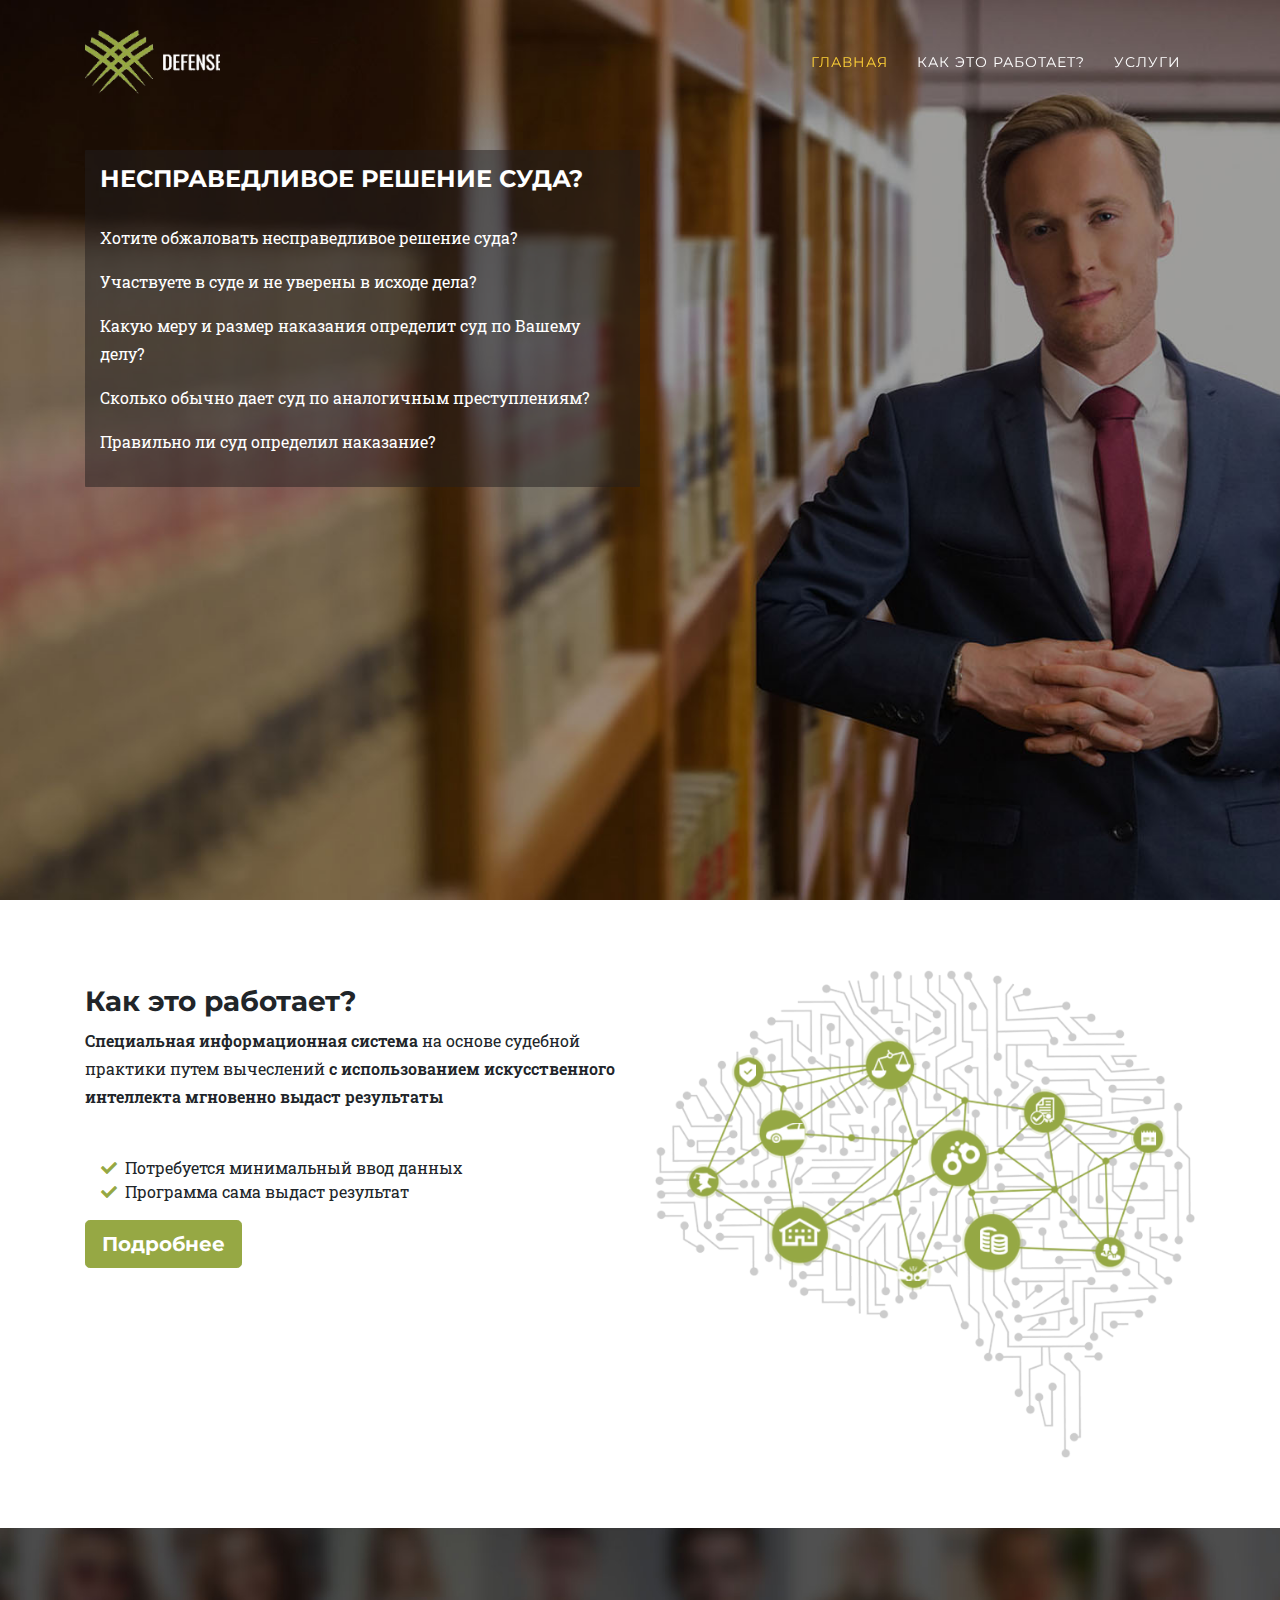
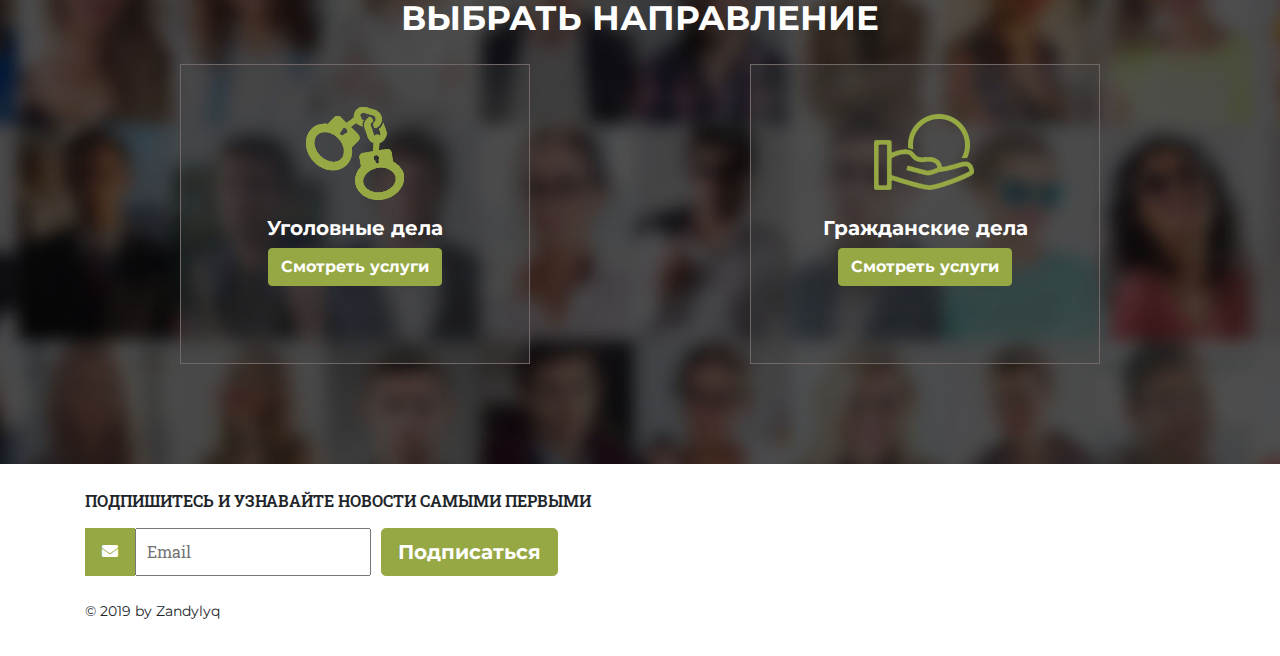
==== index.html @ b64c89a7 "civil to new (link)" ====
<!DOCTYPE html>
<html lang="en">

<head>

    <meta charset="utf-8">
    <meta name="viewport" content="width=device-width, initial-scale=1, shrink-to-fit=no">
    <meta name="description" content="">
    <meta name="author" content="">

    <title>Главная | Defense</title>

    <!-- Bootstrap core CSS -->
    <link href="vendor/bootstrap/css/bootstrap.min.css" rel="stylesheet">

    <!-- Custom fonts for this template -->
    <link href="vendor/fontawesome-free/css/all.min.css" rel="stylesheet" type="text/css">
    <link href="https://fonts.googleapis.com/css?family=Montserrat:400,700" rel="stylesheet" type="text/css">
    <link href='https://fonts.googleapis.com/css?family=Kaushan+Script' rel='stylesheet' type='text/css'>
    <link href='https://fonts.googleapis.com/css?family=Droid+Serif:400,700,400italic,700italic' rel='stylesheet'
          type='text/css'>
    <link href='https://fonts.googleapis.com/css?family=Roboto+Slab:400,100,300,700' rel='stylesheet' type='text/css'>

    <!-- Custom styles for this template -->
    <link href="css/agency.min.css" rel="stylesheet">
    <link href="css/index.css" rel="stylesheet">

    <style>

        }
    </style>

</head>

<body id="page-top">

<!-- Navigation -->
<nav class="navbar navbar-expand-lg navbar-dark fixed-top" id="mainNav">
    <div class="container">
        <a class="navbar-brand js-scroll-trigger" href="#page-top">
            <img src="img/logo.png" alt="logo" style="width: 135px;">
        </a>
        <button class="navbar-toggler navbar-toggler-right" type="button" data-toggle="collapse"
                data-target="#navbarResponsive" aria-controls="navbarResponsive" aria-expanded="false"
                aria-label="Toggle navigation">
            Меню
            <i class="fas fa-bars"></i>
        </button>
        <div class="collapse navbar-collapse" id="navbarResponsive">
            <ul class="navbar-nav text-uppercase ml-auto">
                <li class="nav-item">
                    <a class="nav-link js-scroll-trigger" href="#main">Главная</a>
                </li>
                <li class="nav-item">
                    <a class="nav-link js-scroll-trigger" href="#services">Как это работает?</a>
                </li>
                <li class="nav-item">
                    <a class="nav-link js-scroll-trigger" href="#portfolio">Услуги</a>
                </li>
            </ul>
        </div>
    </div>
</nav>

<!-- Header -->
<header class="masthead" id="main">
    <div class="container">
        <div class="intro-text">
            <div class="form col-sm-6">
                <h3>Несправедливое решение суда?</h3>
                <p>Хотите обжаловать несправедливое решение суда?</p>
                <p>Участвуете в суде и не уверены в исходе дела?</p>
                <p>Какую меру и размер наказания определит суд по Вашему делу?</p>
                <p>Сколько обычно дает суд по аналогичным преступлениям?</p>
                <p>Правильно ли суд определил наказание?</p>
<!--                <button type="button" class="btn btn-xl btn-success">Связаться</button>-->
            </div>

        </div>
    </div>
</header>

<!-- Services -->
<section class="page-section" id="services">
    <div class="container">
        <div class="row">
            <div class="col-sm-6" style="margin: 15px 0">
                <h3>Как это работает?</h3>
                <p><span class="bold">Специальная информационная система</span> на основе судебной практики путем
                    вычеслений
                    <span class="bold">с использованием искусственного интеллекта мгновенно выдаст результаты</span>
                </p>

                <ul class="fa-ul">
                    <li><span class="fa-li"><i class="fas fa-check" style="color: #96A844"></i></span>Потребуется
                        минимальный ввод данных
                    </li>
                    <li><span class="fa-li"><i class="fas fa-check" style="color: #96A844"></i></span>Программа сама
                        выдаст результат
                    </li>
                </ul>
                <button type="button" class="btn btn-lg btn-success">Подробнее</button>
            </div>
            <div class="col-sm-6">
                <img src="img/icon1.png" alt="service" style="width: 100%">
            </div>
        </div>
    </div>
</section>


<section class="background_service page-section" id="portfolio">
    <div class="container">
        <div class="row">
            <div class="col-lg-12 text-center">
                <h2 class="section-heading text-uppercase">Выбрать направление</h2>
            </div>
        </div>
        <div class="row">
            <div class="col-md-6 col-sm-6 portfolio-item">
                <a class="portfolio-link" data-toggle="modal" href="#portfolioModal1">
                    <!--<div class="portfolio-hover">
                        <div class="portfolio-hover-content">
                            <i class="fas fa-plus fa-3x"></i>
                        </div>
                    </div>-->

                </a>
                <div class="portfolio-caption">
                    <img class="img-fluid imgsize" src="img/33.png" alt="">
                    <h5>Уголовные дела</h5>
<!--                    <button  type="button" class="btn btn-md btn-success">Смотреть услуги</button>-->
                    <a href="http://new.zandylyq.kz/" class="btn btn-md btn-success">Смотреть услуги</a>
                </div>
            </div>
            <div class="col-md-6 col-sm-6 portfolio-item">
                <a class="portfolio-link" data-toggle="modal" href="#portfolioModal2">
                    <!--<div class="portfolio-hover">
                        <div class="portfolio-hover-content">
                            <i class="fas fa-plus fa-3x"></i>
                        </div>
                    </div>
                    <img class="img-fluid" src="img/portfolio/02-thumbnail.jpg" alt="">-->
                </a>
                <div class="portfolio-caption">
                    <img class="img-fluid imgsize" src="img/44.png" alt="icon">
                    <h5>Гражданские дела</h5>
                    <a href="http://civil.zandylyq.kz/" class="btn btn-md btn-success">Смотреть услуги</a>
                </div>
            </div>
        </div>
    </div>
</section>


<!--<section class="page-section" id="about">
    <div class="container">
        <div class="row">
            <div class="col-lg-12 text-center">
                <h2 class="section-heading text-uppercase">About</h2>
                <h3 class="section-subheading text-muted">Lorem ipsum dolor sit amet consectetur.</h3>
            </div>
        </div>
        <div class="row">
            <div class="col-lg-12">
                <ul class="timeline">
                    <li>
                        <div class="timeline-image">
                            <img class="rounded-circle img-fluid" src="img/about/1.jpg" alt="">
                        </div>
                        <div class="timeline-panel">
                            <div class="timeline-heading">
                                <h4>2009-2011</h4>
                                <h4 class="subheading">Our Humble Beginnings</h4>
                            </div>
                            <div class="timeline-body">
                                <p class="text-muted">Lorem ipsum dolor sit amet, consectetur adipisicing elit. Sunt ut
                                    voluptatum eius sapiente, totam reiciendis temporibus qui quibusdam, recusandae sit
                                    vero unde, sed, incidunt et ea quo dolore laudantium consectetur!</p>
                            </div>
                        </div>
                    </li>
                    <li class="timeline-inverted">
                        <div class="timeline-image">
                            <img class="rounded-circle img-fluid" src="img/about/2.jpg" alt="">
                        </div>
                        <div class="timeline-panel">
                            <div class="timeline-heading">
                                <h4>March 2011</h4>
                                <h4 class="subheading">An Agency is Born</h4>
                            </div>
                            <div class="timeline-body">
                                <p class="text-muted">Lorem ipsum dolor sit amet, consectetur adipisicing elit. Sunt ut
                                    voluptatum eius sapiente, totam reiciendis temporibus qui quibusdam, recusandae sit
                                    vero unde, sed, incidunt et ea quo dolore laudantium consectetur!</p>
                            </div>
                        </div>
                    </li>
                    <li>
                        <div class="timeline-image">
                            <img class="rounded-circle img-fluid" src="img/about/3.jpg" alt="">
                        </div>
                        <div class="timeline-panel">
                            <div class="timeline-heading">
                                <h4>December 2012</h4>
                                <h4 class="subheading">Transition to Full Service</h4>
                            </div>
                            <div class="timeline-body">
                                <p class="text-muted">Lorem ipsum dolor sit amet, consectetur adipisicing elit. Sunt ut
                                    voluptatum eius sapiente, totam reiciendis temporibus qui quibusdam, recusandae sit
                                    vero unde, sed, incidunt et ea quo dolore laudantium consectetur!</p>
                            </div>
                        </div>
                    </li>
                    <li class="timeline-inverted">
                        <div class="timeline-image">
                            <img class="rounded-circle img-fluid" src="img/about/4.jpg" alt="">
                        </div>
                        <div class="timeline-panel">
                            <div class="timeline-heading">
                                <h4>July 2014</h4>
                                <h4 class="subheading">Phase Two Expansion</h4>
                            </div>
                            <div class="timeline-body">
                                <p class="text-muted">Lorem ipsum dolor sit amet, consectetur adipisicing elit. Sunt ut
                                    voluptatum eius sapiente, totam reiciendis temporibus qui quibusdam, recusandae sit
                                    vero unde, sed, incidunt et ea quo dolore laudantium consectetur!</p>
                            </div>
                        </div>
                    </li>
                    <li class="timeline-inverted">
                        <div class="timeline-image">
                            <h4>Be Part
                                <br>Of Our
                                <br>Story!</h4>
                        </div>
                    </li>
                </ul>
            </div>
        </div>
    </div>
</section>


<section class="bg-light page-section" id="team">
    <div class="container">
        <div class="row">
            <div class="col-lg-12 text-center">
                <h2 class="section-heading text-uppercase">Our Amazing Team</h2>
                <h3 class="section-subheading text-muted">Lorem ipsum dolor sit amet consectetur.</h3>
            </div>
        </div>
        <div class="row">
            <div class="col-sm-4">
                <div class="team-member">
                    <img class="mx-auto rounded-circle" src="img/team/1.jpg" alt="">
                    <h4>Kay Garland</h4>
                    <p class="text-muted">Lead Designer</p>
                    <ul class="list-inline social-buttons">
                        <li class="list-inline-item">
                            <a href="#">
                                <i class="fab fa-twitter"></i>
                            </a>
                        </li>
                        <li class="list-inline-item">
                            <a href="#">
                                <i class="fab fa-facebook-f"></i>
                            </a>
                        </li>
                        <li class="list-inline-item">
                            <a href="#">
                                <i class="fab fa-linkedin-in"></i>
                            </a>
                        </li>
                    </ul>
                </div>
            </div>
            <div class="col-sm-4">
                <div class="team-member">
                    <img class="mx-auto rounded-circle" src="img/team/2.jpg" alt="">
                    <h4>Larry Parker</h4>
                    <p class="text-muted">Lead Marketer</p>
                    <ul class="list-inline social-buttons">
                        <li class="list-inline-item">
                            <a href="#">
                                <i class="fab fa-twitter"></i>
                            </a>
                        </li>
                        <li class="list-inline-item">
                            <a href="#">
                                <i class="fab fa-facebook-f"></i>
                            </a>
                        </li>
                        <li class="list-inline-item">
                            <a href="#">
                                <i class="fab fa-linkedin-in"></i>
                            </a>
                        </li>
                    </ul>
                </div>
            </div>
            <div class="col-sm-4">
                <div class="team-member">
                    <img class="mx-auto rounded-circle" src="img/team/3.jpg" alt="">
                    <h4>Diana Pertersen</h4>
                    <p class="text-muted">Lead Developer</p>
                    <ul class="list-inline social-buttons">
                        <li class="list-inline-item">
                            <a href="#">
                                <i class="fab fa-twitter"></i>
                            </a>
                        </li>
                        <li class="list-inline-item">
                            <a href="#">
                                <i class="fab fa-facebook-f"></i>
                            </a>
                        </li>
                        <li class="list-inline-item">
                            <a href="#">
                                <i class="fab fa-linkedin-in"></i>
                            </a>
                        </li>
                    </ul>
                </div>
            </div>
        </div>
        <div class="row">
            <div class="col-lg-8 mx-auto text-center">
                <p class="large text-muted">Lorem ipsum dolor sit amet, consectetur adipisicing elit. Aut eaque,
                    laboriosam veritatis, quos non quis ad perspiciatis, totam corporis ea, alias ut unde.</p>
            </div>
        </div>
    </div>
</section>


<section class="py-5">
    <div class="container">
        <div class="row">
            <div class="col-md-3 col-sm-6">
                <a href="#">
                    <img class="img-fluid d-block mx-auto" src="img/logos/envato.jpg" alt="">
                </a>
            </div>
            <div class="col-md-3 col-sm-6">
                <a href="#">
                    <img class="img-fluid d-block mx-auto" src="img/logos/designmodo.jpg" alt="">
                </a>
            </div>
            <div class="col-md-3 col-sm-6">
                <a href="#">
                    <img class="img-fluid d-block mx-auto" src="img/logos/themeforest.jpg" alt="">
                </a>
            </div>
            <div class="col-md-3 col-sm-6">
                <a href="#">
                    <img class="img-fluid d-block mx-auto" src="img/logos/creative-market.jpg" alt="">
                </a>
            </div>
        </div>
    </div>
</section>


<section class="page-section" id="contact">
    <div class="container">
        <div class="row">
            <div class="col-lg-12 text-center">
                <h2 class="section-heading text-uppercase">Contact Us</h2>
                <h3 class="section-subheading text-muted">Lorem ipsum dolor sit amet consectetur.</h3>
            </div>
        </div>
        <div class="row">
            <div class="col-lg-12">
                <form id="contactForm" name="sentMessage" novalidate="novalidate">
                    <div class="row">
                        <div class="col-md-6">
                            <div class="form-group">
                                <input class="form-control" id="name" type="text" placeholder="Your Name *"
                                       required="required" data-validation-required-message="Please enter your name.">
                                <p class="help-block text-danger"></p>
                            </div>
                            <div class="form-group">
                                <input class="form-control" id="email" type="email" placeholder="Your Email *"
                                       required="required"
                                       data-validation-required-message="Please enter your email address.">
                                <p class="help-block text-danger"></p>
                            </div>
                            <div class="form-group">
                                <input class="form-control" id="phone" type="tel" placeholder="Your Phone *"
                                       required="required"
                                       data-validation-required-message="Please enter your phone number.">
                                <p class="help-block text-danger"></p>
                            </div>
                        </div>
                        <div class="col-md-6">
                            <div class="form-group">
                                <textarea class="form-control" id="message" placeholder="Your Message *"
                                          required="required"
                                          data-validation-required-message="Please enter a message."></textarea>
                                <p class="help-block text-danger"></p>
                            </div>
                        </div>
                        <div class="clearfix"></div>
                        <div class="col-lg-12 text-center">
                            <div id="success"></div>
                            <button id="sendMessageButton" class="btn btn-primary btn-xl text-uppercase" type="submit">
                                Send Message
                            </button>
                        </div>
                    </div>
                </form>
            </div>
        </div>
    </div>
</section>-->


<footer class="footer">
    <div class="container">
        <div class="row align-items-center">
            <div class="col-md-12 text-left">
                <span class="follow">Подпишитесь и узнавайте новости самыми первыми</span><br>
            </div>
            <br>
            <div class="col-md-auto text-left">
                <div class="input-container">
                    <i class="fa fa-envelope icon"></i>
                    <input class="input-field" type="text" placeholder="Email" name="email">  <button style="margin: 0 10px" type="button" class="btn btn-lg btn-md btn-success">Подписаться</button>
                </div>
            </div>
            <br>
            <div class="col-md-12 text-left">
                <span class="copyright">&copy; 2019 by Zandylyq</span>
            </div>
        </div>
    </div>
</footer>

<!-- Portfolio Modals -->

<!-- Modal 1 -->
<div class="portfolio-modal modal fade" id="portfolioModal1" tabindex="-1" role="dialog" aria-hidden="true">
    <div class="modal-dialog">
        <div class="modal-content">
            <div class="close-modal" data-dismiss="modal">
                <div class="lr">
                    <div class="rl"></div>
                </div>
            </div>
            <div class="container">
                <div class="row">
                    <div class="col-lg-8 mx-auto">
                        <div class="modal-body">
                            <!-- Project Details Go Here -->
                            <h2 class="text-uppercase">Project Name</h2>
                            <p class="item-intro text-muted">Lorem ipsum dolor sit amet consectetur.</p>
                            <img class="img-fluid d-block mx-auto" src="img/portfolio/01-full.jpg" alt="">
                            <p>Use this area to describe your project. Lorem ipsum dolor sit amet, consectetur
                                adipisicing elit. Est blanditiis dolorem culpa incidunt minus dignissimos deserunt
                                repellat aperiam quasi sunt officia expedita beatae cupiditate, maiores repudiandae,
                                nostrum, reiciendis facere nemo!</p>
                            <ul class="list-inline">
                                <li>Date: January 2017</li>
                                <li>Client: Threads</li>
                                <li>Category: Illustration</li>
                            </ul>
                            <button class="btn btn-primary" data-dismiss="modal" type="button">
                                <i class="fas fa-times"></i>
                                Close Project
                            </button>
                        </div>
                    </div>
                </div>
            </div>
        </div>
    </div>
</div>

<!-- Modal 2 -->
<div class="portfolio-modal modal fade" id="portfolioModal2" tabindex="-1" role="dialog" aria-hidden="true">
    <div class="modal-dialog">
        <div class="modal-content">
            <div class="close-modal" data-dismiss="modal">
                <div class="lr">
                    <div class="rl"></div>
                </div>
            </div>
            <div class="container">
                <div class="row">
                    <div class="col-lg-8 mx-auto">
                        <div class="modal-body">
                            <!-- Project Details Go Here -->
                            <h2 class="text-uppercase">Project Name</h2>
                            <p class="item-intro text-muted">Lorem ipsum dolor sit amet consectetur.</p>
                            <img class="img-fluid d-block mx-auto" src="img/portfolio/02-full.jpg" alt="">
                            <p>Use this area to describe your project. Lorem ipsum dolor sit amet, consectetur
                                adipisicing elit. Est blanditiis dolorem culpa incidunt minus dignissimos deserunt
                                repellat aperiam quasi sunt officia expedita beatae cupiditate, maiores repudiandae,
                                nostrum, reiciendis facere nemo!</p>
                            <ul class="list-inline">
                                <li>Date: January 2017</li>
                                <li>Client: Explore</li>
                                <li>Category: Graphic Design</li>
                            </ul>
                            <button class="btn btn-primary" data-dismiss="modal" type="button">
                                <i class="fas fa-times"></i>
                                Close Project
                            </button>
                        </div>
                    </div>
                </div>
            </div>
        </div>
    </div>
</div>

<!--<script src="//code.jivosite.com/widget.js" jv-id="mxKjBrcPSC" async></script>-->
<!-- Bootstrap core JavaScript -->
<script src="vendor/jquery/jquery.min.js"></script>
<script src="vendor/bootstrap/js/bootstrap.bundle.min.js"></script>

<!-- Plugin JavaScript -->
<script src="vendor/jquery-easing/jquery.easing.min.js"></script>

<!-- Contact form JavaScript -->
<script src="js/jqBootstrapValidation.js"></script>
<script src="js/contact_me.js"></script>

<!-- Custom scripts for this template -->
<script src="js/agency.min.js"></script>

</body>

</html>
---- css/agency.min.css ----
/*!
 * Start Bootstrap - Agency v5.2.1 (https://startbootstrap.com/template-overviews/agency)
 * Copyright 2013-2019 Start Bootstrap
 * Licensed under MIT (https://github.com/BlackrockDigital/startbootstrap-agency/blob/master/LICENSE)
 */
body {
    overflow-x: hidden;
    font-family: 'Roboto Slab', -apple-system, BlinkMacSystemFont, 'Segoe UI', Roboto, 'Helvetica Neue', Arial, sans-serif, 'Apple Color Emoji', 'Segoe UI Emoji', 'Segoe UI Symbol', 'Noto Color Emoji'
}

p {
    line-height: 1.75
}

a {
    color: #fed136
}

a:hover {
    color: #fec503
}

.text-primary {
    color: #fed136 !important
}

h1, h2, h3, h4, h5, h6 {
    font-weight: 700;
    font-family: Montserrat, -apple-system, BlinkMacSystemFont, 'Segoe UI', Roboto, 'Helvetica Neue', Arial, sans-serif, 'Apple Color Emoji', 'Segoe UI Emoji', 'Segoe UI Symbol', 'Noto Color Emoji'
}

.page-section {
    padding: 70px 0
}



.page-section h3.section-subheading {
    font-size: 16px;
    font-weight: 400;
    font-style: italic;
    margin-bottom: 75px;
    text-transform: none;
    font-family: 'Droid Serif', -apple-system, BlinkMacSystemFont, 'Segoe UI', Roboto, 'Helvetica Neue', Arial, sans-serif, 'Apple Color Emoji', 'Segoe UI Emoji', 'Segoe UI Symbol', 'Noto Color Emoji'
}

@media (min-width: 768px) {
    section {
        padding: 150px 0
    }
}

::-moz-selection {
    background: #fed136;
    text-shadow: none
}

::selection {
    background: #fed136;
    text-shadow: none
}

img::-moz-selection {
    background: 0 0
}

img::selection {
    background: 0 0
}

img::-moz-selection {
    background: 0 0
}

.btn {
    font-family: Montserrat, -apple-system, BlinkMacSystemFont, 'Segoe UI', Roboto, 'Helvetica Neue', Arial, sans-serif, 'Apple Color Emoji', 'Segoe UI Emoji', 'Segoe UI Symbol', 'Noto Color Emoji';
    font-weight: 700
}

.btn-xl {
    font-size: 18px;
    padding: 20px 40px
}

.btn-primary {
    background-color: #fed136;
    border-color: #fed136
}

.btn-primary:active, .btn-primary:focus, .btn-primary:hover {
    background-color: #fec810 !important;
    border-color: #fec810 !important;
    color: #fff
}

.btn-primary:active, .btn-primary:focus {
    -webkit-box-shadow: 0 0 0 .2rem rgba(254, 209, 55, .5) !important;
    box-shadow: 0 0 0 .2rem rgba(254, 209, 55, .5) !important
}

#mainNav {
    background-color: #212529
}

#mainNav .navbar-toggler {
    font-size: 12px;
    right: 0;
    padding: 13px;
    text-transform: uppercase;
    color: #fff;
    border: 0;
    background-color: #fed136;
    font-family: Montserrat, -apple-system, BlinkMacSystemFont, 'Segoe UI', Roboto, 'Helvetica Neue', Arial, sans-serif, 'Apple Color Emoji', 'Segoe UI Emoji', 'Segoe UI Symbol', 'Noto Color Emoji'
}

#mainNav .navbar-brand {
    color: #fed136;
    font-family: 'Kaushan Script', -apple-system, BlinkMacSystemFont, 'Segoe UI', Roboto, 'Helvetica Neue', Arial, sans-serif, 'Apple Color Emoji', 'Segoe UI Emoji', 'Segoe UI Symbol', 'Noto Color Emoji'
}

#mainNav .navbar-brand.active, #mainNav .navbar-brand:active, #mainNav .navbar-brand:focus, #mainNav .navbar-brand:hover {
    color: #fec503
}

#mainNav .navbar-nav .nav-item .nav-link {
    font-size: 90%;
    font-weight: 400;
    padding: .75em 0;
    letter-spacing: 1px;
    color: #fff;
    font-family: Montserrat, -apple-system, BlinkMacSystemFont, 'Segoe UI', Roboto, 'Helvetica Neue', Arial, sans-serif, 'Apple Color Emoji', 'Segoe UI Emoji', 'Segoe UI Symbol', 'Noto Color Emoji'
}

#mainNav .navbar-nav .nav-item .nav-link.active, #mainNav .navbar-nav .nav-item .nav-link:hover {
    color: #fed136
}

@media (min-width: 992px) {
    #mainNav {
        padding-top: 25px;
        padding-bottom: 25px;
        -webkit-transition: padding-top .3s, padding-bottom .3s;
        transition: padding-top .3s, padding-bottom .3s;
        border: none;
        background-color: transparent
    }

    #mainNav .navbar-brand {
        font-size: 1.75em;
        -webkit-transition: all .3s;
        transition: all .3s
    }

    #mainNav .navbar-nav .nav-item .nav-link {
        padding: 1.1em 1em !important
    }

    #mainNav.navbar-shrink {
        padding-top: 0;
        padding-bottom: 0;
        background-color: #212529
    }

    #mainNav.navbar-shrink .navbar-brand {
        font-size: 1.25em;
        padding: 12px 0
    }
}



header.masthead .intro-text {
    padding-top: 150px;
    padding-bottom: 100px
}

header.masthead .intro-text .intro-lead-in {
    font-size: 22px;
    font-style: italic;
    line-height: 22px;
    margin-bottom: 25px;
    font-family: 'Droid Serif', -apple-system, BlinkMacSystemFont, 'Segoe UI', Roboto, 'Helvetica Neue', Arial, sans-serif, 'Apple Color Emoji', 'Segoe UI Emoji', 'Segoe UI Symbol', 'Noto Color Emoji'
}

header.masthead .intro-text .intro-heading {
    font-size: 50px;
    font-weight: 700;
    line-height: 50px;
    margin-bottom: 25px;
    font-family: Montserrat, -apple-system, BlinkMacSystemFont, 'Segoe UI', Roboto, 'Helvetica Neue', Arial, sans-serif, 'Apple Color Emoji', 'Segoe UI Emoji', 'Segoe UI Symbol', 'Noto Color Emoji'
}

@media (min-width: 768px) {
    header.masthead .intro-text {
        /*padding-top: 200px;*/
        /*padding-bottom: 200px*/
    }

    header.masthead .intro-text .intro-lead-in {
        font-size: 40px;
        font-style: italic;
        line-height: 40px;
        margin-bottom: 25px;
        font-family: 'Droid Serif', -apple-system, BlinkMacSystemFont, 'Segoe UI', Roboto, 'Helvetica Neue', Arial, sans-serif, 'Apple Color Emoji', 'Segoe UI Emoji', 'Segoe UI Symbol', 'Noto Color Emoji'
    }

    header.masthead .intro-text .intro-heading {
        font-size: 75px;
        font-weight: 700;
        line-height: 75px;
        margin-bottom: 50px;
        font-family: Montserrat, -apple-system, BlinkMacSystemFont, 'Segoe UI', Roboto, 'Helvetica Neue', Arial, sans-serif, 'Apple Color Emoji', 'Segoe UI Emoji', 'Segoe UI Symbol', 'Noto Color Emoji'
    }
}

.service-heading {
    margin: 15px 0;
    text-transform: none
}

#portfolio .portfolio-item {
    right: 0;
    margin: 0 0 15px
}

#portfolio .portfolio-item .portfolio-link {
    position: relative;
    display: block;
    max-width: 400px;
    margin: 0 auto;
    cursor: pointer
}

#portfolio .portfolio-item .portfolio-link .portfolio-hover {
    position: absolute;
    width: 100%;
    height: 100%;
    -webkit-transition: all ease .5s;
    transition: all ease .5s;
    opacity: 0;
    background: rgba(254, 209, 54, .9)
}

#portfolio .portfolio-item .portfolio-link .portfolio-hover:hover {
    opacity: 1
}

#portfolio .portfolio-item .portfolio-link .portfolio-hover .portfolio-hover-content {
    font-size: 20px;
    position: absolute;
    top: 50%;
    width: 100%;
    height: 20px;
    margin-top: -12px;
    text-align: center;
    color: #fff
}

#portfolio .portfolio-item .portfolio-link .portfolio-hover .portfolio-hover-content i {
    margin-top: -12px
}

#portfolio .portfolio-item .portfolio-link .portfolio-hover .portfolio-hover-content h3, #portfolio .portfolio-item .portfolio-link .portfolio-hover .portfolio-hover-content h4 {
    margin: 0
}



#portfolio .portfolio-item .portfolio-caption h4 {
    margin: 6px 0;
    text-transform: none
}

#portfolio .portfolio-item .portfolio-caption p {
    font-size: 16px;
    font-style: italic;
    margin: 0;
    font-family: 'Droid Serif', -apple-system, BlinkMacSystemFont, 'Segoe UI', Roboto, 'Helvetica Neue', Arial, sans-serif, 'Apple Color Emoji', 'Segoe UI Emoji', 'Segoe UI Symbol', 'Noto Color Emoji'
}

#portfolio * {
    z-index: 2
}

@media (min-width: 767px) {
    #portfolio .portfolio-item {
        margin: 0 0 30px
    }
}

.portfolio-modal .modal-dialog {
    margin: 1rem;
    max-width: 100vw
}

.portfolio-modal .modal-content {
    padding: 100px 0;
    text-align: center
}

.portfolio-modal .modal-content h2 {
    font-size: 3em;
    margin-bottom: 15px
}

.portfolio-modal .modal-content p {
    margin-bottom: 30px
}

.portfolio-modal .modal-content p.item-intro {
    font-size: 16px;
    font-style: italic;
    margin: 20px 0 30px;
    font-family: 'Droid Serif', -apple-system, BlinkMacSystemFont, 'Segoe UI', Roboto, 'Helvetica Neue', Arial, sans-serif, 'Apple Color Emoji', 'Segoe UI Emoji', 'Segoe UI Symbol', 'Noto Color Emoji'
}

.portfolio-modal .modal-content ul.list-inline {
    margin-top: 0;
    margin-bottom: 30px
}

.portfolio-modal .modal-content img {
    margin-bottom: 30px
}

.portfolio-modal .modal-content button {
    cursor: pointer
}

.portfolio-modal .close-modal {
    position: absolute;
    top: 25px;
    right: 25px;
    width: 75px;
    height: 75px;
    cursor: pointer;
    background-color: transparent
}

.portfolio-modal .close-modal:hover {
    opacity: .3
}

.portfolio-modal .close-modal .lr {
    z-index: 1051;
    width: 1px;
    height: 75px;
    margin-left: 35px;
    -webkit-transform: rotate(45deg);
    transform: rotate(45deg);
    background-color: #212529
}

.portfolio-modal .close-modal .lr .rl {
    z-index: 1052;
    width: 1px;
    height: 75px;
    -webkit-transform: rotate(90deg);
    transform: rotate(90deg);
    background-color: #212529
}

.timeline {
    position: relative;
    padding: 0;
    list-style: none
}

.timeline:before {
    position: absolute;
    top: 0;
    bottom: 0;
    left: 40px;
    width: 2px;
    margin-left: -1.5px;
    content: '';
    background-color: #e9ecef
}

.timeline > li {
    position: relative;
    min-height: 50px;
    margin-bottom: 50px
}

.timeline > li:after, .timeline > li:before {
    display: table;
    content: ' '
}

.timeline > li:after {
    clear: both
}

.timeline > li .timeline-panel {
    position: relative;
    float: right;
    width: 100%;
    padding: 0 20px 0 100px;
    text-align: left
}

.timeline > li .timeline-panel:before {
    right: auto;
    left: -15px;
    border-right-width: 15px;
    border-left-width: 0
}

.timeline > li .timeline-panel:after {
    right: auto;
    left: -14px;
    border-right-width: 14px;
    border-left-width: 0
}

.timeline > li .timeline-image {
    position: absolute;
    z-index: 100;
    left: 0;
    width: 80px;
    height: 80px;
    margin-left: 0;
    text-align: center;
    color: #fff;
    border: 7px solid #e9ecef;
    border-radius: 100%;
    background-color: #fed136
}

.timeline > li .timeline-image h4 {
    font-size: 10px;
    line-height: 14px;
    margin-top: 12px
}

.timeline > li.timeline-inverted > .timeline-panel {
    float: right;
    padding: 0 20px 0 100px;
    text-align: left
}

.timeline > li.timeline-inverted > .timeline-panel:before {
    right: auto;
    left: -15px;
    border-right-width: 15px;
    border-left-width: 0
}

.timeline > li.timeline-inverted > .timeline-panel:after {
    right: auto;
    left: -14px;
    border-right-width: 14px;
    border-left-width: 0
}

.timeline > li:last-child {
    margin-bottom: 0
}

.timeline .timeline-heading h4 {
    margin-top: 0;
    color: inherit
}

.timeline .timeline-heading h4.subheading {
    text-transform: none
}

.timeline .timeline-body > p, .timeline .timeline-body > ul {
    margin-bottom: 0
}

@media (min-width: 768px) {
    .timeline:before {
        left: 50%
    }

    .timeline > li {
        min-height: 100px;
        margin-bottom: 100px
    }

    .timeline > li .timeline-panel {
        float: left;
        width: 41%;
        padding: 0 20px 20px 30px;
        text-align: right
    }

    .timeline > li .timeline-image {
        left: 50%;
        width: 100px;
        height: 100px;
        margin-left: -50px
    }

    .timeline > li .timeline-image h4 {
        font-size: 13px;
        line-height: 18px;
        margin-top: 16px
    }

    .timeline > li.timeline-inverted > .timeline-panel {
        float: right;
        padding: 0 30px 20px 20px;
        text-align: left
    }
}

@media (min-width: 992px) {
    .timeline > li {
        min-height: 150px
    }

    .timeline > li .timeline-panel {
        padding: 0 20px 20px
    }

    .timeline > li .timeline-image {
        width: 150px;
        height: 150px;
        margin-left: -75px
    }

    .timeline > li .timeline-image h4 {
        font-size: 18px;
        line-height: 26px;
        margin-top: 30px
    }

    .timeline > li.timeline-inverted > .timeline-panel {
        padding: 0 20px 20px
    }
}

@media (min-width: 1200px) {
    .timeline > li {
        min-height: 170px
    }

    .timeline > li .timeline-panel {
        padding: 0 20px 20px 100px
    }

    .timeline > li .timeline-image {
        width: 170px;
        height: 170px;
        margin-left: -85px
    }

    .timeline > li .timeline-image h4 {
        margin-top: 40px
    }

    .timeline > li.timeline-inverted > .timeline-panel {
        padding: 0 100px 20px 20px
    }
}

.team-member {
    margin-bottom: 50px;
    text-align: center
}

.team-member img {
    width: 225px;
    height: 225px;
    border: 7px solid rgba(0, 0, 0, .1)
}

.team-member h4 {
    margin-top: 25px;
    margin-bottom: 0;
    text-transform: none
}

.team-member p {
    margin-top: 0
}

section#contact {
    background-color: #212529;
    background-image: url(../img/map-image.png);
    background-repeat: no-repeat;
    background-position: center
}

section#contact .section-heading {
    color: #fff
}

section#contact .form-group {
    margin-bottom: 25px
}

section#contact .form-group input, section#contact .form-group textarea {
    padding: 20px
}

section#contact .form-group input.form-control {
    height: auto
}

section#contact .form-group textarea.form-control {
    height: 248px
}

section#contact .form-control:focus {
    border-color: #fed136;
    -webkit-box-shadow: none;
    box-shadow: none
}

section#contact ::-webkit-input-placeholder {
    font-weight: 700;
    color: #ced4da;
    font-family: Montserrat, -apple-system, BlinkMacSystemFont, 'Segoe UI', Roboto, 'Helvetica Neue', Arial, sans-serif, 'Apple Color Emoji', 'Segoe UI Emoji', 'Segoe UI Symbol', 'Noto Color Emoji'
}

section#contact :-moz-placeholder {
    font-weight: 700;
    color: #ced4da;
    font-family: Montserrat, -apple-system, BlinkMacSystemFont, 'Segoe UI', Roboto, 'Helvetica Neue', Arial, sans-serif, 'Apple Color Emoji', 'Segoe UI Emoji', 'Segoe UI Symbol', 'Noto Color Emoji'
}

section#contact ::-moz-placeholder {
    font-weight: 700;
    color: #ced4da;
    font-family: Montserrat, -apple-system, BlinkMacSystemFont, 'Segoe UI', Roboto, 'Helvetica Neue', Arial, sans-serif, 'Apple Color Emoji', 'Segoe UI Emoji', 'Segoe UI Symbol', 'Noto Color Emoji'
}

section#contact :-ms-input-placeholder {
    font-weight: 700;
    color: #ced4da;
    font-family: Montserrat, -apple-system, BlinkMacSystemFont, 'Segoe UI', Roboto, 'Helvetica Neue', Arial, sans-serif, 'Apple Color Emoji', 'Segoe UI Emoji', 'Segoe UI Symbol', 'Noto Color Emoji'
}

.footer {
    padding: 25px 0;
    text-align: center
}

.footer span.copyright {
    font-size: 90%;
    line-height: 40px;
    text-transform: none;
    font-family: Montserrat, -apple-system, BlinkMacSystemFont, 'Segoe UI', Roboto, 'Helvetica Neue', Arial, sans-serif, 'Apple Color Emoji', 'Segoe UI Emoji', 'Segoe UI Symbol', 'Noto Color Emoji'
}

.footer ul.quicklinks {
    font-size: 90%;
    line-height: 40px;
    margin-bottom: 0;
    text-transform: none;
    font-family: Montserrat, -apple-system, BlinkMacSystemFont, 'Segoe UI', Roboto, 'Helvetica Neue', Arial, sans-serif, 'Apple Color Emoji', 'Segoe UI Emoji', 'Segoe UI Symbol', 'Noto Color Emoji'
}

ul.social-buttons {
    margin-bottom: 0
}

ul.social-buttons li a {
    font-size: 20px;
    line-height: 50px;
    display: block;
    width: 50px;
    height: 50px;
    -webkit-transition: all .3s;
    transition: all .3s;
    color: #fff;
    border-radius: 100%;
    outline: 0;
    background-color: #212529
}

ul.social-buttons li a:active, ul.social-buttons li a:focus, ul.social-buttons li a:hover {
    background-color: #fed136
}
---- css/index.css ----
.form{
    background: rgba(33, 30, 30, 0.5);
    min-height: auto;
    border-radius: 1px;
    padding: 15px;
    text-align: left;

}

.form h3{
    text-transform: uppercase;
    font-size: x-large;
    margin-bottom: 30px;
}

.btn-success{
    color: #fff;
    background-color: #96A844;
    border-color: #96A844;
}

.bold{
    font-weight: 600;
}

.background_service{
    /*background-image: url("../img/service_background.jpg");*/
    background-image: url("../img/bg2.jpg");
    background-repeat: no-repeat;
    background-attachment: scroll;
    background-position: center center;
    background-size: cover;

    /*-webkit-filter: blur(5px);
    -moz-filter: blur(5px);
    -o-filter: blur(5px);
    -ms-filter: blur(5px);
    filter: blur(1px);*/
}


.imgsize{
    /*width: 150px;*/
    margin: 15px 0;
}

.portfolio-caption:hover{
    /*outline: 4px solid red;*/
    /*-webkit-transform: scale(1.2);
    -ms-transform: scale(1.2);
    transform: scale(1.2);
    box-shadow: 5px 5px 3px black;*/

    box-shadow: 5px 5px 2px rgba(0, 0, 0, 0.2);
    -webkit-transform: scale(1.1);
    transform: scale(1.1);
}

.portfolio-caption h5{
    color: #fff
}


.input-container {
    display: -ms-flexbox; /* IE10 */
    display: flex;
    width: 100%;
    margin-bottom: 15px;
    margin-top: 15px;
}

.icon {
    padding: 15px;
    background: #96A844;
    color: white;
    min-width: 50px;
    text-align: center;
}

.input-field {
    width: 100%;
    padding: 10px;
    outline: none;
}

.input-field:focus {
    border: 2px solid dodgerblue;
}

.follow{
    font-weight: 600;
    text-transform: uppercase;
}

.fa-ul{
    margin-top: 45px;
}

header.masthead {
    text-align: center;
    color: #fff;
    /*background-image: url(../img/background.jpg);*/
    background-image: url(../img/bg1.jpg);
    background-repeat: no-repeat;
    background-attachment: scroll;
    background-position: center center;
    background-size: cover;
    height: 100vh;
    min-height: fit-content;
}

.page-section h2.section-heading {
    font-size: 34px;
    margin-top: 0;
    color: #ffffff;
    margin-bottom: 25px
}

#portfolio .portfolio-item .portfolio-caption {
    max-width: 350px;
    height: 300px;
    margin: 0 auto;
    padding: 25px;
    border: 1px solid #716767;
    text-align: center;
    background-color: rgba(68, 69, 70, 0.3);
}
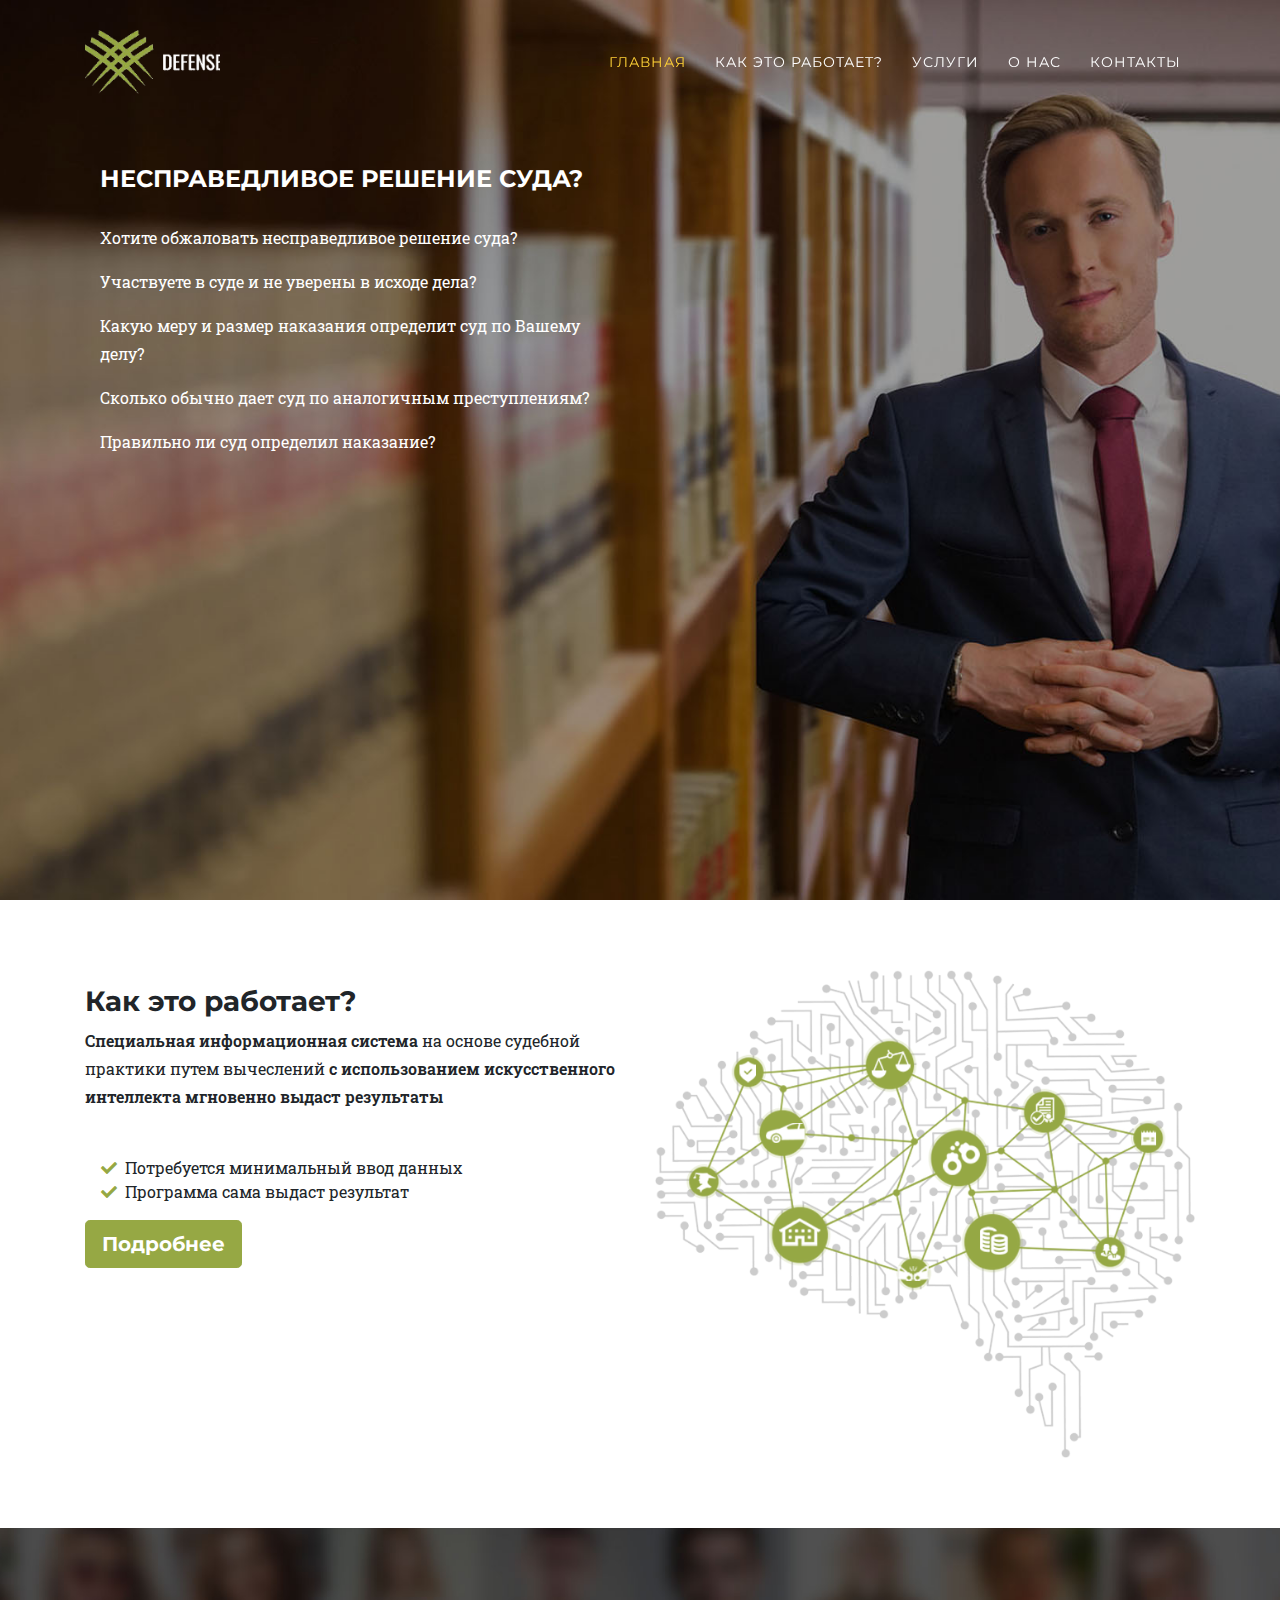
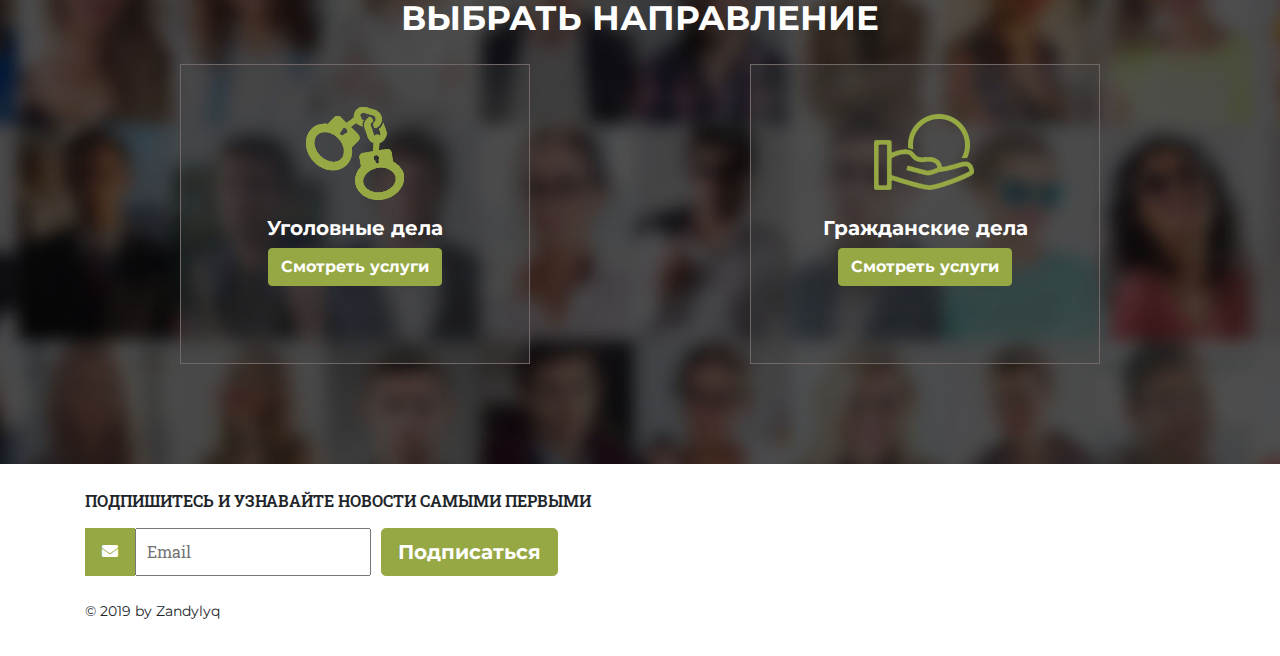
==== commit a26a664d: "страница Контакты" ====
--- a/index.html
+++ b/index.html
@@ -25,10 +25,6 @@
     <link href="css/agency.min.css" rel="stylesheet">
     <link href="css/index.css" rel="stylesheet">
 
-    <style>
-
-        }
-    </style>
 
 </head>
 
@@ -57,6 +53,15 @@
                 <li class="nav-item">
                     <a class="nav-link js-scroll-trigger" href="#portfolio">Услуги</a>
                 </li>
+
+
+                <li class="nav-item">
+                    <a class="nav-link js-scroll-trigger" href="about-us.html">О нас</a>
+                </li>
+
+                <li class="nav-item">
+                    <a class="nav-link js-scroll-trigger" href="contacts.html">Контакты</a>
+                </li>
             </ul>
         </div>
     </div>
@@ -153,267 +158,7 @@
 </section>
 
 
-<!--<section class="page-section" id="about">
-    <div class="container">
-        <div class="row">
-            <div class="col-lg-12 text-center">
-                <h2 class="section-heading text-uppercase">About</h2>
-                <h3 class="section-subheading text-muted">Lorem ipsum dolor sit amet consectetur.</h3>
-            </div>
-        </div>
-        <div class="row">
-            <div class="col-lg-12">
-                <ul class="timeline">
-                    <li>
-                        <div class="timeline-image">
-                            <img class="rounded-circle img-fluid" src="img/about/1.jpg" alt="">
-                        </div>
-                        <div class="timeline-panel">
-                            <div class="timeline-heading">
-                                <h4>2009-2011</h4>
-                                <h4 class="subheading">Our Humble Beginnings</h4>
-                            </div>
-                            <div class="timeline-body">
-                                <p class="text-muted">Lorem ipsum dolor sit amet, consectetur adipisicing elit. Sunt ut
-                                    voluptatum eius sapiente, totam reiciendis temporibus qui quibusdam, recusandae sit
-                                    vero unde, sed, incidunt et ea quo dolore laudantium consectetur!</p>
-                            </div>
-                        </div>
-                    </li>
-                    <li class="timeline-inverted">
-                        <div class="timeline-image">
-                            <img class="rounded-circle img-fluid" src="img/about/2.jpg" alt="">
-                        </div>
-                        <div class="timeline-panel">
-                            <div class="timeline-heading">
-                                <h4>March 2011</h4>
-                                <h4 class="subheading">An Agency is Born</h4>
-                            </div>
-                            <div class="timeline-body">
-                                <p class="text-muted">Lorem ipsum dolor sit amet, consectetur adipisicing elit. Sunt ut
-                                    voluptatum eius sapiente, totam reiciendis temporibus qui quibusdam, recusandae sit
-                                    vero unde, sed, incidunt et ea quo dolore laudantium consectetur!</p>
-                            </div>
-                        </div>
-                    </li>
-                    <li>
-                        <div class="timeline-image">
-                            <img class="rounded-circle img-fluid" src="img/about/3.jpg" alt="">
-                        </div>
-                        <div class="timeline-panel">
-                            <div class="timeline-heading">
-                                <h4>December 2012</h4>
-                                <h4 class="subheading">Transition to Full Service</h4>
-                            </div>
-                            <div class="timeline-body">
-                                <p class="text-muted">Lorem ipsum dolor sit amet, consectetur adipisicing elit. Sunt ut
-                                    voluptatum eius sapiente, totam reiciendis temporibus qui quibusdam, recusandae sit
-                                    vero unde, sed, incidunt et ea quo dolore laudantium consectetur!</p>
-                            </div>
-                        </div>
-                    </li>
-                    <li class="timeline-inverted">
-                        <div class="timeline-image">
-                            <img class="rounded-circle img-fluid" src="img/about/4.jpg" alt="">
-                        </div>
-                        <div class="timeline-panel">
-                            <div class="timeline-heading">
-                                <h4>July 2014</h4>
-                                <h4 class="subheading">Phase Two Expansion</h4>
-                            </div>
-                            <div class="timeline-body">
-                                <p class="text-muted">Lorem ipsum dolor sit amet, consectetur adipisicing elit. Sunt ut
-                                    voluptatum eius sapiente, totam reiciendis temporibus qui quibusdam, recusandae sit
-                                    vero unde, sed, incidunt et ea quo dolore laudantium consectetur!</p>
-                            </div>
-                        </div>
-                    </li>
-                    <li class="timeline-inverted">
-                        <div class="timeline-image">
-                            <h4>Be Part
-                                <br>Of Our
-                                <br>Story!</h4>
-                        </div>
-                    </li>
-                </ul>
-            </div>
-        </div>
-    </div>
-</section>
-
-
-<section class="bg-light page-section" id="team">
-    <div class="container">
-        <div class="row">
-            <div class="col-lg-12 text-center">
-                <h2 class="section-heading text-uppercase">Our Amazing Team</h2>
-                <h3 class="section-subheading text-muted">Lorem ipsum dolor sit amet consectetur.</h3>
-            </div>
-        </div>
-        <div class="row">
-            <div class="col-sm-4">
-                <div class="team-member">
-                    <img class="mx-auto rounded-circle" src="img/team/1.jpg" alt="">
-                    <h4>Kay Garland</h4>
-                    <p class="text-muted">Lead Designer</p>
-                    <ul class="list-inline social-buttons">
-                        <li class="list-inline-item">
-                            <a href="#">
-                                <i class="fab fa-twitter"></i>
-                            </a>
-                        </li>
-                        <li class="list-inline-item">
-                            <a href="#">
-                                <i class="fab fa-facebook-f"></i>
-                            </a>
-                        </li>
-                        <li class="list-inline-item">
-                            <a href="#">
-                                <i class="fab fa-linkedin-in"></i>
-                            </a>
-                        </li>
-                    </ul>
-                </div>
-            </div>
-            <div class="col-sm-4">
-                <div class="team-member">
-                    <img class="mx-auto rounded-circle" src="img/team/2.jpg" alt="">
-                    <h4>Larry Parker</h4>
-                    <p class="text-muted">Lead Marketer</p>
-                    <ul class="list-inline social-buttons">
-                        <li class="list-inline-item">
-                            <a href="#">
-                                <i class="fab fa-twitter"></i>
-                            </a>
-                        </li>
-                        <li class="list-inline-item">
-                            <a href="#">
-                                <i class="fab fa-facebook-f"></i>
-                            </a>
-                        </li>
-                        <li class="list-inline-item">
-                            <a href="#">
-                                <i class="fab fa-linkedin-in"></i>
-                            </a>
-                        </li>
-                    </ul>
-                </div>
-            </div>
-            <div class="col-sm-4">
-                <div class="team-member">
-                    <img class="mx-auto rounded-circle" src="img/team/3.jpg" alt="">
-                    <h4>Diana Pertersen</h4>
-                    <p class="text-muted">Lead Developer</p>
-                    <ul class="list-inline social-buttons">
-                        <li class="list-inline-item">
-                            <a href="#">
-                                <i class="fab fa-twitter"></i>
-                            </a>
-                        </li>
-                        <li class="list-inline-item">
-                            <a href="#">
-                                <i class="fab fa-facebook-f"></i>
-                            </a>
-                        </li>
-                        <li class="list-inline-item">
-                            <a href="#">
-                                <i class="fab fa-linkedin-in"></i>
-                            </a>
-                        </li>
-                    </ul>
-                </div>
-            </div>
-        </div>
-        <div class="row">
-            <div class="col-lg-8 mx-auto text-center">
-                <p class="large text-muted">Lorem ipsum dolor sit amet, consectetur adipisicing elit. Aut eaque,
-                    laboriosam veritatis, quos non quis ad perspiciatis, totam corporis ea, alias ut unde.</p>
-            </div>
-        </div>
-    </div>
-</section>
-
-
-<section class="py-5">
-    <div class="container">
-        <div class="row">
-            <div class="col-md-3 col-sm-6">
-                <a href="#">
-                    <img class="img-fluid d-block mx-auto" src="img/logos/envato.jpg" alt="">
-                </a>
-            </div>
-            <div class="col-md-3 col-sm-6">
-                <a href="#">
-                    <img class="img-fluid d-block mx-auto" src="img/logos/designmodo.jpg" alt="">
-                </a>
-            </div>
-            <div class="col-md-3 col-sm-6">
-                <a href="#">
-                    <img class="img-fluid d-block mx-auto" src="img/logos/themeforest.jpg" alt="">
-                </a>
-            </div>
-            <div class="col-md-3 col-sm-6">
-                <a href="#">
-                    <img class="img-fluid d-block mx-auto" src="img/logos/creative-market.jpg" alt="">
-                </a>
-            </div>
-        </div>
-    </div>
-</section>
-
-
-<section class="page-section" id="contact">
-    <div class="container">
-        <div class="row">
-            <div class="col-lg-12 text-center">
-                <h2 class="section-heading text-uppercase">Contact Us</h2>
-                <h3 class="section-subheading text-muted">Lorem ipsum dolor sit amet consectetur.</h3>
-            </div>
-        </div>
-        <div class="row">
-            <div class="col-lg-12">
-                <form id="contactForm" name="sentMessage" novalidate="novalidate">
-                    <div class="row">
-                        <div class="col-md-6">
-                            <div class="form-group">
-                                <input class="form-control" id="name" type="text" placeholder="Your Name *"
-                                       required="required" data-validation-required-message="Please enter your name.">
-                                <p class="help-block text-danger"></p>
-                            </div>
-                            <div class="form-group">
-                                <input class="form-control" id="email" type="email" placeholder="Your Email *"
-                                       required="required"
-                                       data-validation-required-message="Please enter your email address.">
-                                <p class="help-block text-danger"></p>
-                            </div>
-                            <div class="form-group">
-                                <input class="form-control" id="phone" type="tel" placeholder="Your Phone *"
-                                       required="required"
-                                       data-validation-required-message="Please enter your phone number.">
-                                <p class="help-block text-danger"></p>
-                            </div>
-                        </div>
-                        <div class="col-md-6">
-                            <div class="form-group">
-                                <textarea class="form-control" id="message" placeholder="Your Message *"
-                                          required="required"
-                                          data-validation-required-message="Please enter a message."></textarea>
-                                <p class="help-block text-danger"></p>
-                            </div>
-                        </div>
-                        <div class="clearfix"></div>
-                        <div class="col-lg-12 text-center">
-                            <div id="success"></div>
-                            <button id="sendMessageButton" class="btn btn-primary btn-xl text-uppercase" type="submit">
-                                Send Message
-                            </button>
-                        </div>
-                    </div>
-                </form>
-            </div>
-        </div>
-    </div>
-</section>-->
+
 
 
 <footer class="footer">
--- a/css/agency.min.css
+++ b/css/agency.min.css
@@ -579,62 +579,9 @@
     margin-top: 0
 }
 
-section#contact {
-    background-color: #212529;
-    background-image: url(../img/map-image.png);
-    background-repeat: no-repeat;
-    background-position: center
-}
-
-section#contact .section-heading {
-    color: #fff
-}
-
-section#contact .form-group {
-    margin-bottom: 25px
-}
-
-section#contact .form-group input, section#contact .form-group textarea {
-    padding: 20px
-}
-
-section#contact .form-group input.form-control {
-    height: auto
-}
-
-section#contact .form-group textarea.form-control {
-    height: 248px
-}
-
-section#contact .form-control:focus {
-    border-color: #fed136;
-    -webkit-box-shadow: none;
-    box-shadow: none
-}
-
-section#contact ::-webkit-input-placeholder {
-    font-weight: 700;
-    color: #ced4da;
-    font-family: Montserrat, -apple-system, BlinkMacSystemFont, 'Segoe UI', Roboto, 'Helvetica Neue', Arial, sans-serif, 'Apple Color Emoji', 'Segoe UI Emoji', 'Segoe UI Symbol', 'Noto Color Emoji'
-}
-
-section#contact :-moz-placeholder {
-    font-weight: 700;
-    color: #ced4da;
-    font-family: Montserrat, -apple-system, BlinkMacSystemFont, 'Segoe UI', Roboto, 'Helvetica Neue', Arial, sans-serif, 'Apple Color Emoji', 'Segoe UI Emoji', 'Segoe UI Symbol', 'Noto Color Emoji'
-}
-
-section#contact ::-moz-placeholder {
-    font-weight: 700;
-    color: #ced4da;
-    font-family: Montserrat, -apple-system, BlinkMacSystemFont, 'Segoe UI', Roboto, 'Helvetica Neue', Arial, sans-serif, 'Apple Color Emoji', 'Segoe UI Emoji', 'Segoe UI Symbol', 'Noto Color Emoji'
-}
-
-section#contact :-ms-input-placeholder {
-    font-weight: 700;
-    color: #ced4da;
-    font-family: Montserrat, -apple-system, BlinkMacSystemFont, 'Segoe UI', Roboto, 'Helvetica Neue', Arial, sans-serif, 'Apple Color Emoji', 'Segoe UI Emoji', 'Segoe UI Symbol', 'Noto Color Emoji'
-}
+
+
+
 
 .footer {
     padding: 25px 0;
@@ -676,4 +623,4 @@
 
 ul.social-buttons li a:active, ul.social-buttons li a:focus, ul.social-buttons li a:hover {
     background-color: #fed136
-}+}
--- a/css/index.css
+++ b/css/index.css
@@ -1,5 +1,5 @@
 .form{
-    background: rgba(33, 30, 30, 0.5);
+    /*background: rgba(33, 30, 30, 0.5);*/
     min-height: auto;
     border-radius: 1px;
     padding: 15px;
@@ -124,4 +124,4 @@
     border: 1px solid #716767;
     text-align: center;
     background-color: rgba(68, 69, 70, 0.3);
-}+}
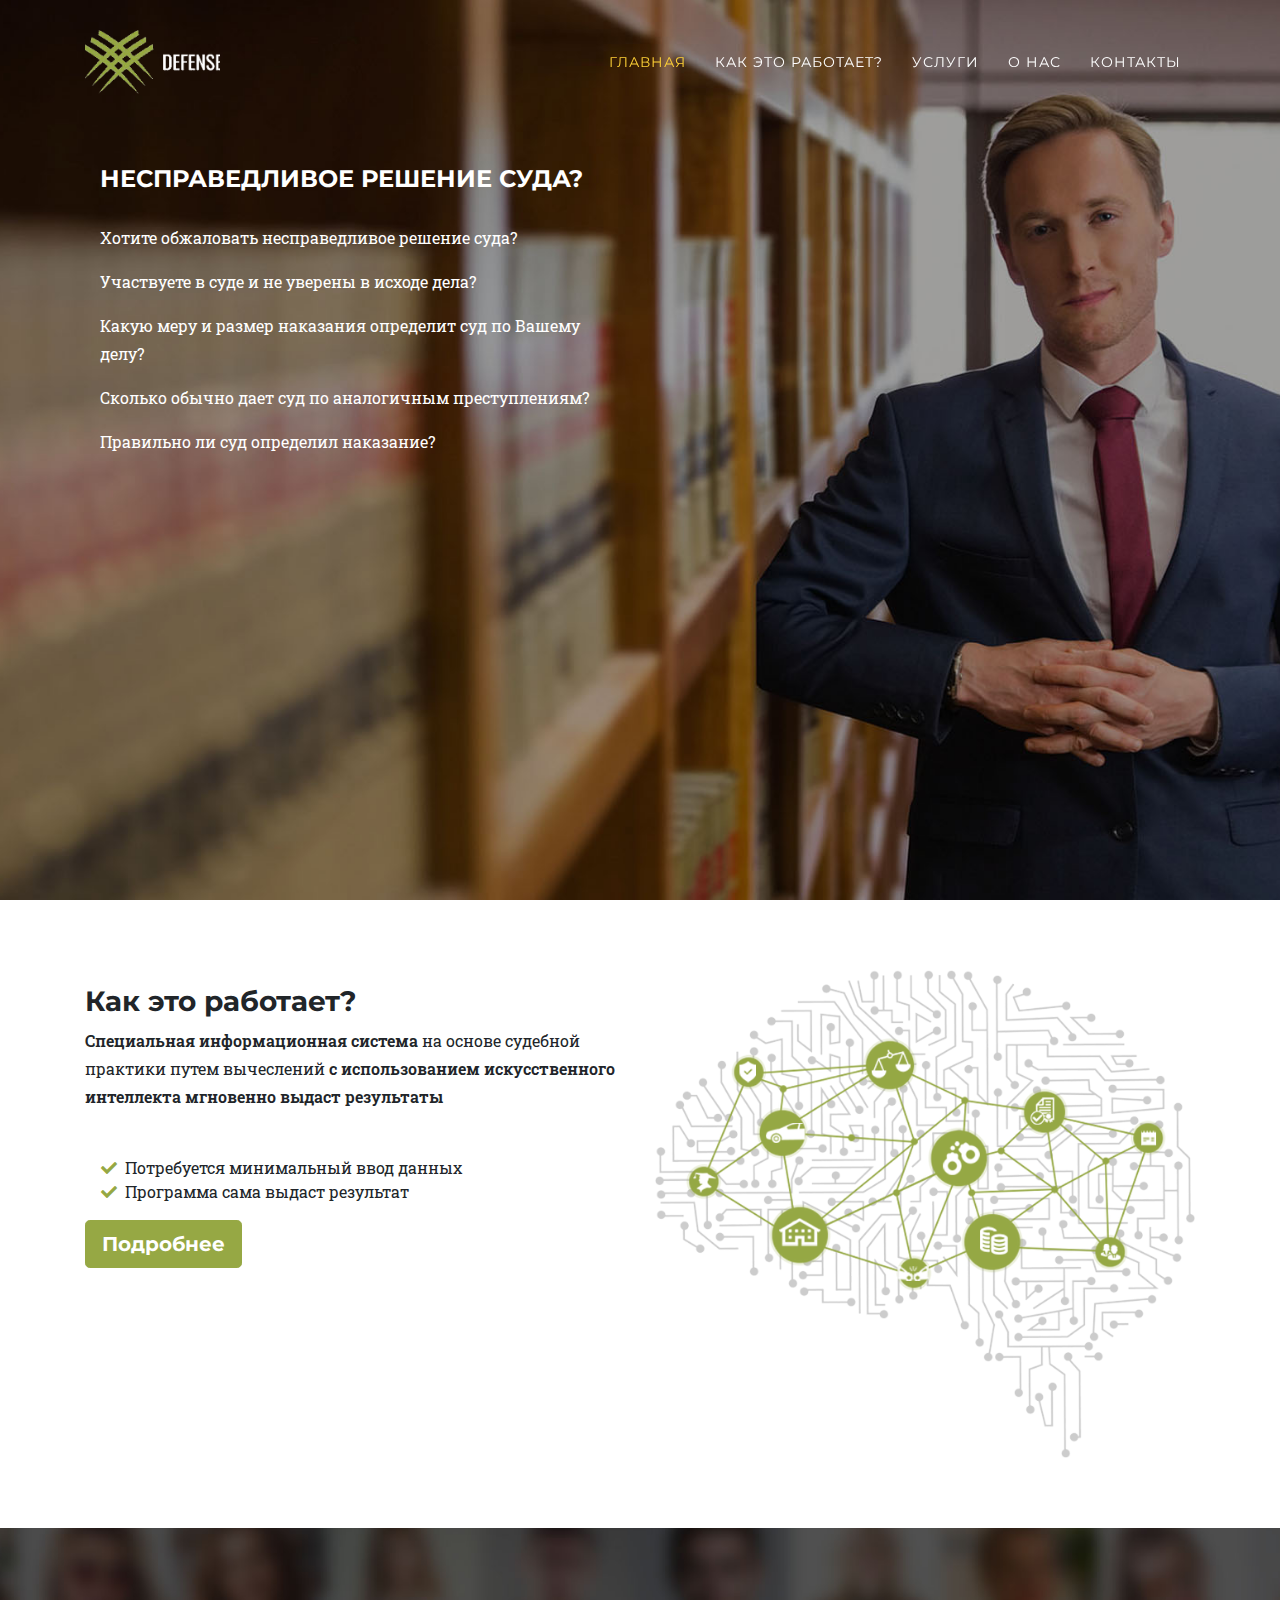
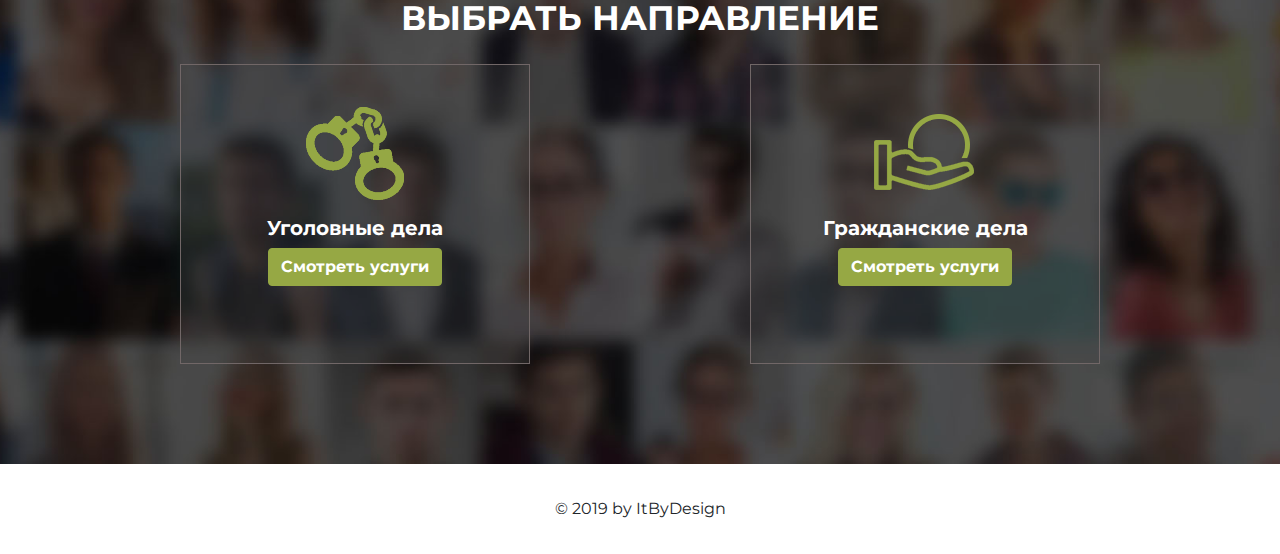
==== commit d1fdebb3: "страница Контакты страница О нас" ====
--- a/index.html
+++ b/index.html
@@ -164,7 +164,7 @@
 <footer class="footer">
     <div class="container">
         <div class="row align-items-center">
-            <div class="col-md-12 text-left">
+            <!--<div class="col-md-12 text-left">
                 <span class="follow">Подпишитесь и узнавайте новости самыми первыми</span><br>
             </div>
             <br>
@@ -174,9 +174,9 @@
                     <input class="input-field" type="text" placeholder="Email" name="email">  <button style="margin: 0 10px" type="button" class="btn btn-lg btn-md btn-success">Подписаться</button>
                 </div>
             </div>
-            <br>
-            <div class="col-md-12 text-left">
-                <span class="copyright">&copy; 2019 by Zandylyq</span>
+            <br>-->
+            <div class="col-md-12 text-center">
+                <span style="font-size: 100%" class="copyright">&copy; 2019 by ItByDesign</span>
             </div>
         </div>
     </div>
--- a/css/agency.min.css
+++ b/css/agency.min.css
@@ -46,7 +46,7 @@
 
 @media (min-width: 768px) {
     section {
-        padding: 150px 0
+        padding: 110px 0 0;
     }
 }
 
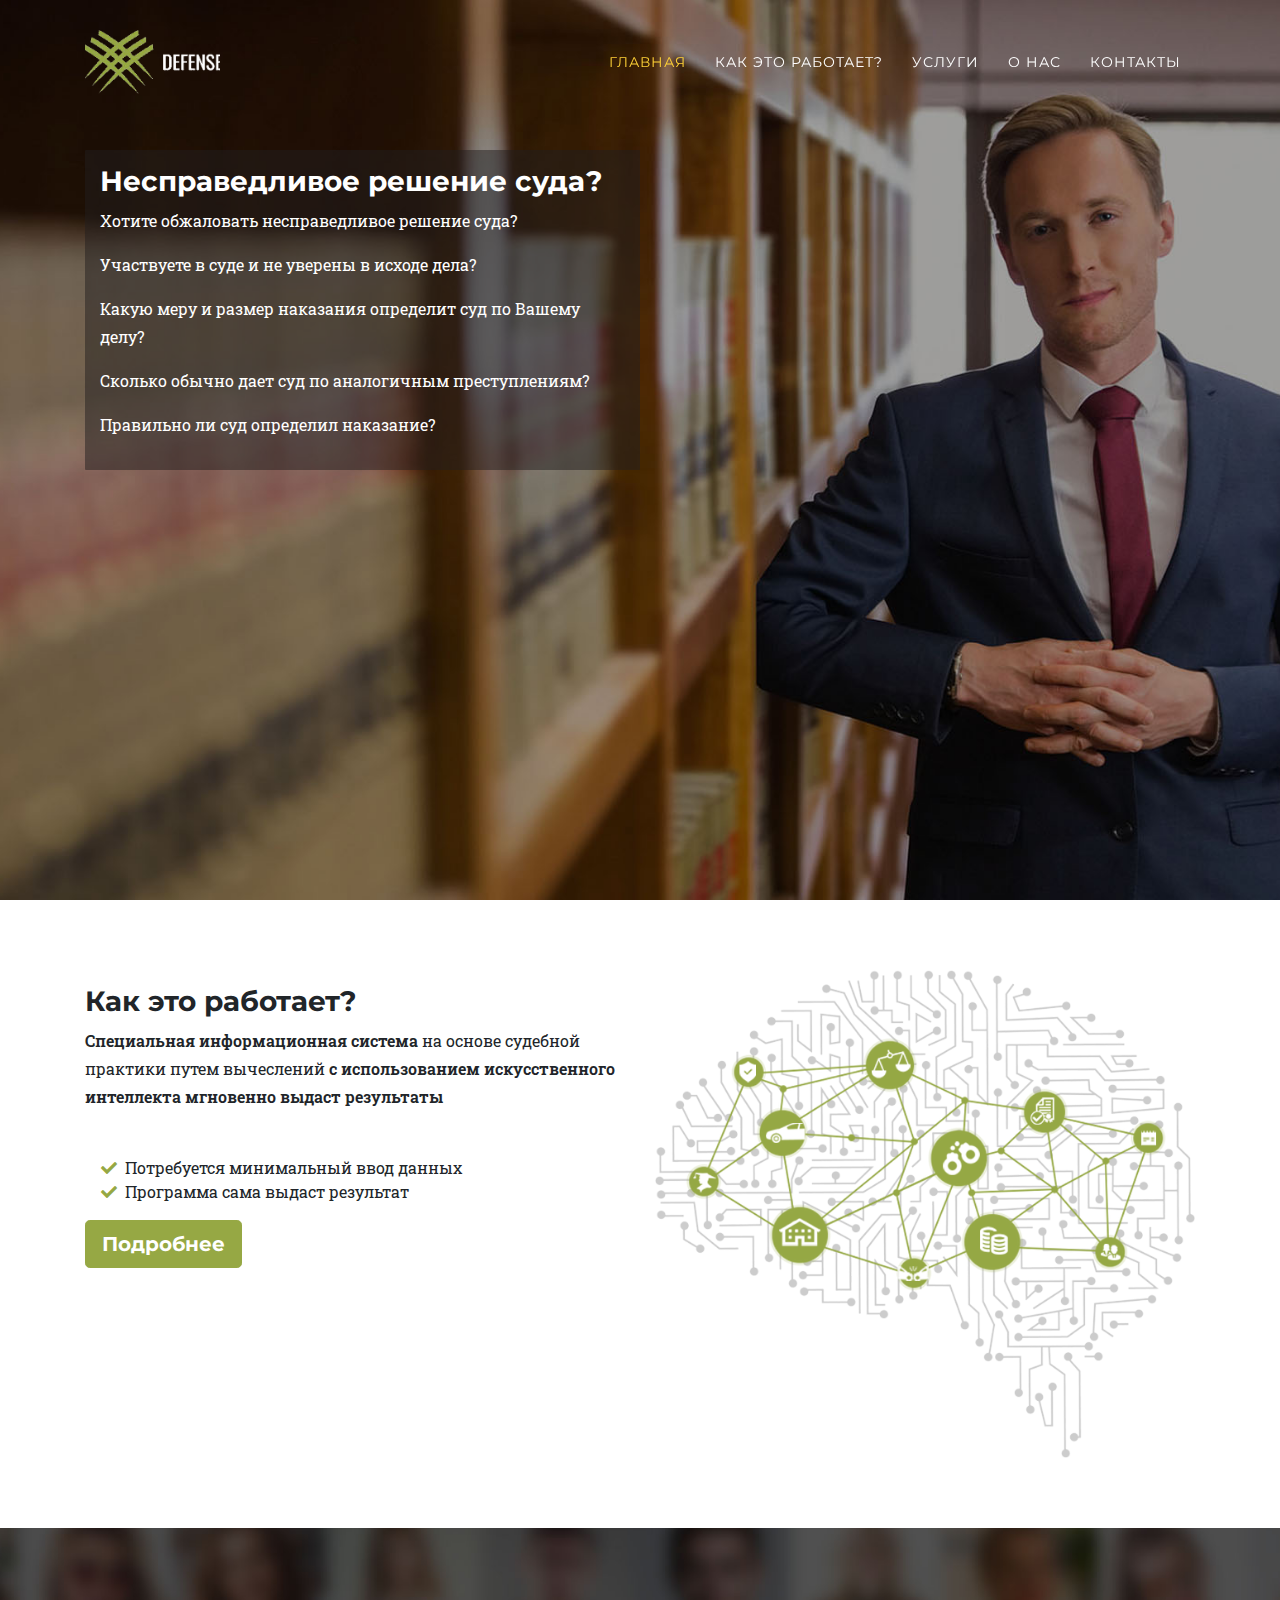
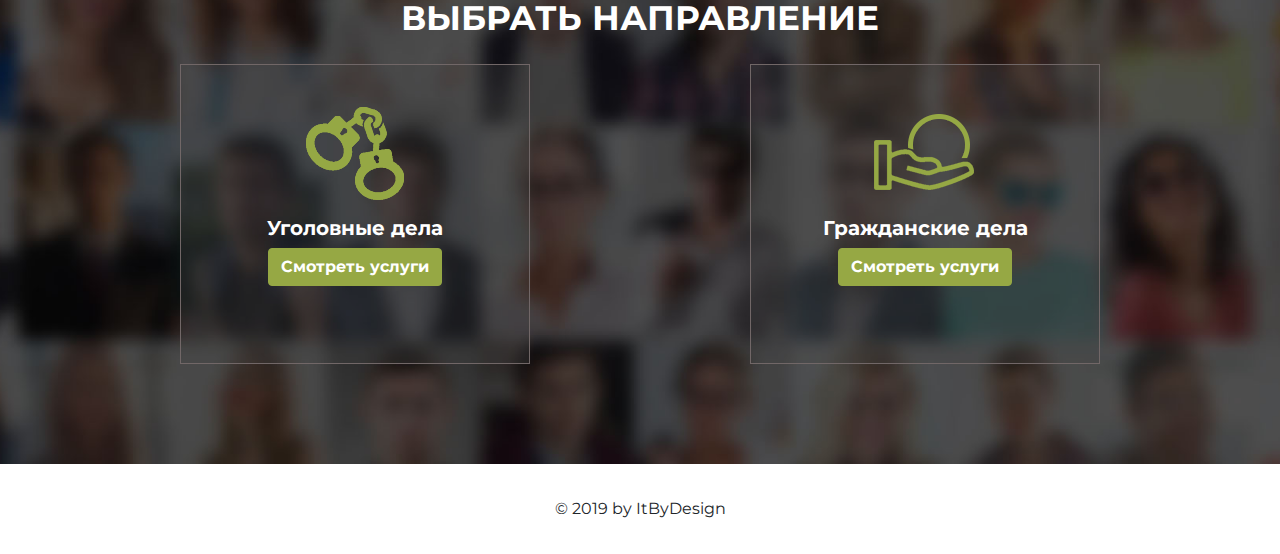
==== commit f1c11363: "страница Контакты страница О нас" ====
--- a/index.html
+++ b/index.html
@@ -71,7 +71,7 @@
 <header class="masthead" id="main">
     <div class="container">
         <div class="intro-text">
-            <div class="form col-sm-6">
+            <div class="form2 col-sm-6">
                 <h3>Несправедливое решение суда?</h3>
                 <p>Хотите обжаловать несправедливое решение суда?</p>
                 <p>Участвуете в суде и не уверены в исходе дела?</p>
--- a/css/index.css
+++ b/css/index.css
@@ -1,5 +1,5 @@
-.form{
-    /*background: rgba(33, 30, 30, 0.5);*/
+.form2{
+    background: rgba(33, 30, 30, 0.5);
     min-height: auto;
     border-radius: 1px;
     padding: 15px;
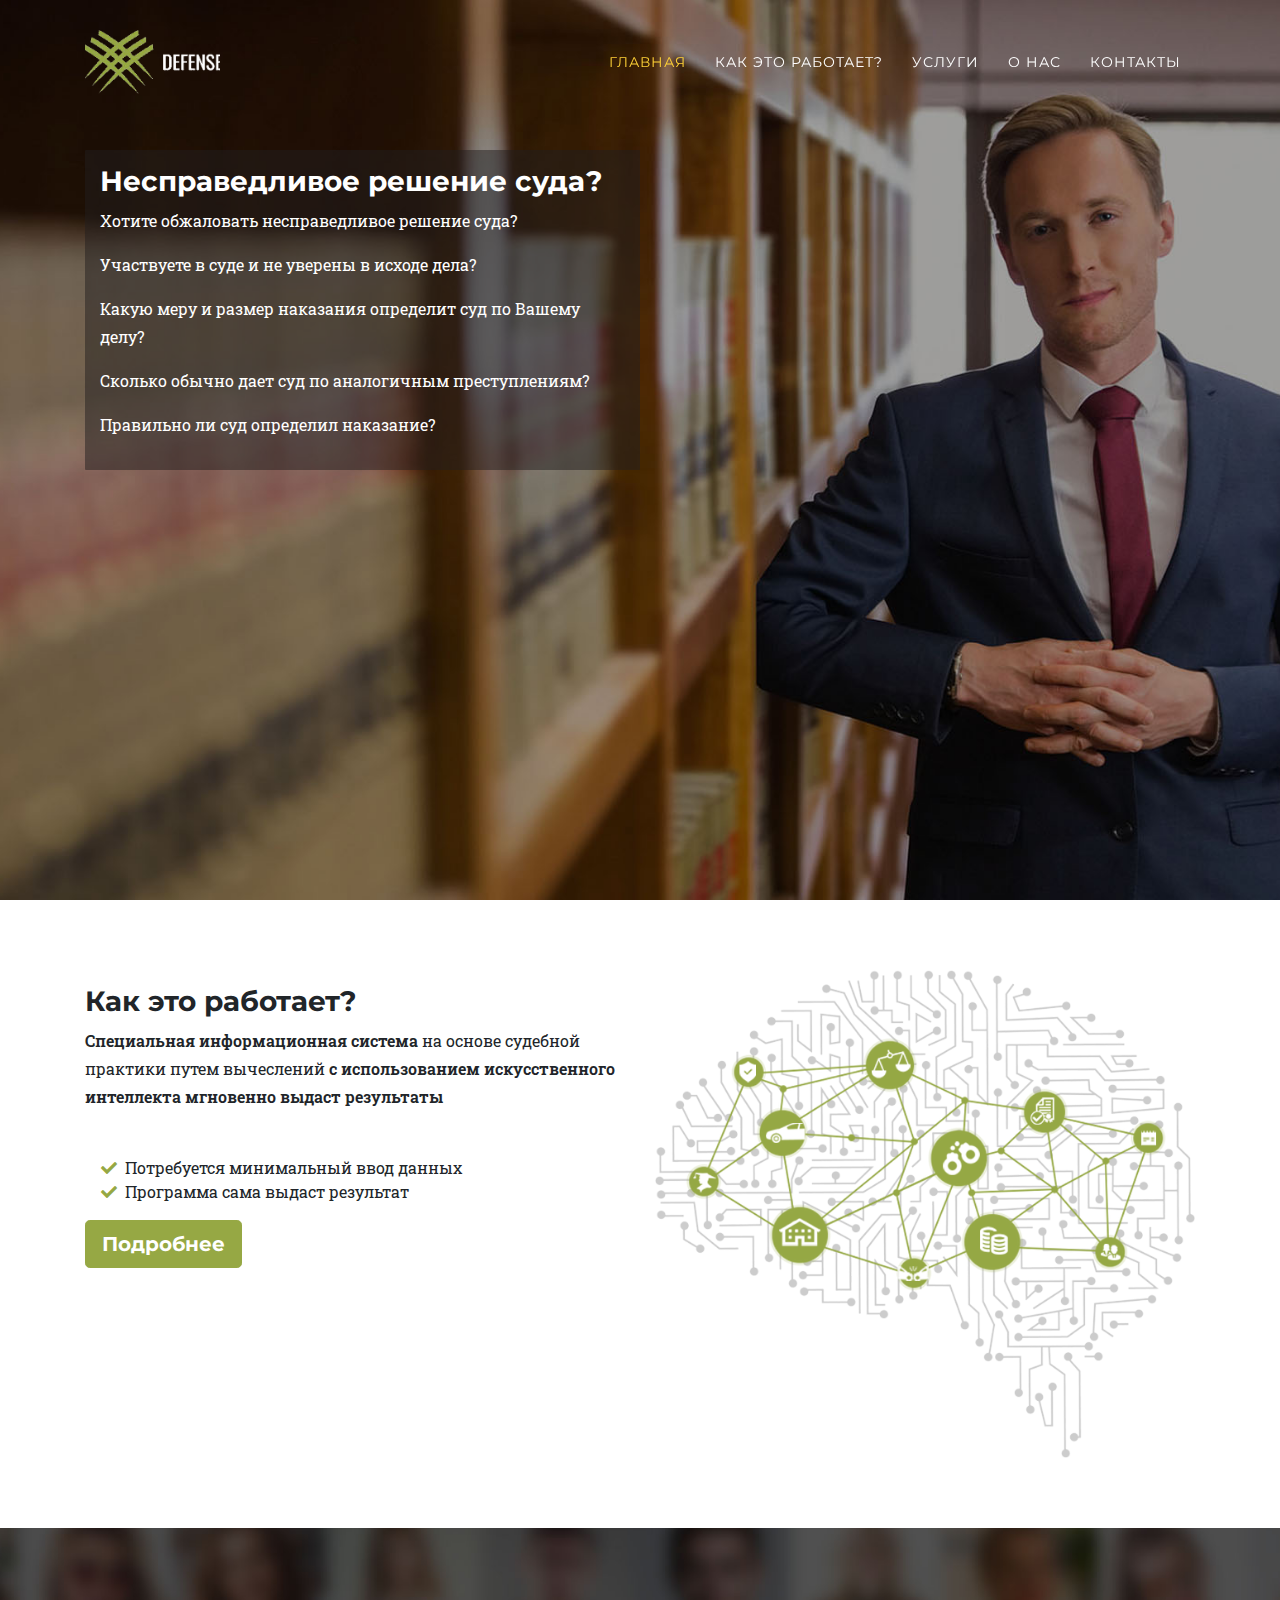
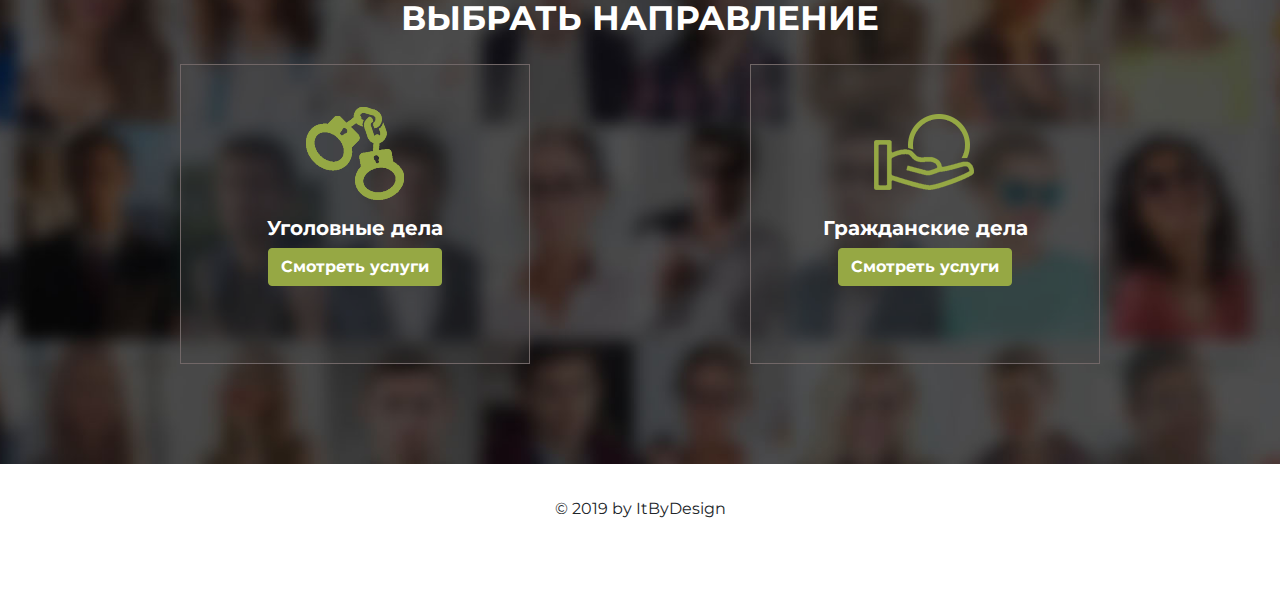
==== commit c5aca978: "share button with vk, facebook" ====
--- a/index.html
+++ b/index.html
@@ -24,6 +24,9 @@
     <!-- Custom styles for this template -->
     <link href="css/agency.min.css" rel="stylesheet">
     <link href="css/index.css" rel="stylesheet">
+
+
+    <script type="text/javascript" src="https://vk.com/js/api/share.js?95" charset="windows-1251"></script>
 
 
 </head>
@@ -135,7 +138,7 @@
                     <img class="img-fluid imgsize" src="img/33.png" alt="">
                     <h5>Уголовные дела</h5>
 <!--                    <button  type="button" class="btn btn-md btn-success">Смотреть услуги</button>-->
-                    <a href="http://new.zandylyq.kz/" class="btn btn-md btn-success">Смотреть услуги</a>
+                    <a onclick=" ym(55812484, 'reachGoal', 'ugolovka-click');" href="http://new.zandylyq.kz/" class="btn btn-md btn-success">Смотреть услуги</a>
                 </div>
             </div>
             <div class="col-md-6 col-sm-6 portfolio-item">
@@ -150,7 +153,7 @@
                 <div class="portfolio-caption">
                     <img class="img-fluid imgsize" src="img/44.png" alt="icon">
                     <h5>Гражданские дела</h5>
-                    <a href="http://civil.zandylyq.kz/" class="btn btn-md btn-success">Смотреть услуги</a>
+                    <a onclick=" ym(55812484, 'reachGoal', 'grazhdanka-click');" href="http://civil.zandylyq.kz/" class="btn btn-md btn-success">Смотреть услуги</a>
                 </div>
             </div>
         </div>
@@ -177,6 +180,23 @@
             <br>-->
             <div class="col-md-12 text-center">
                 <span style="font-size: 100%" class="copyright">&copy; 2019 by ItByDesign</span>
+            </div>
+            <div class="col-sm-12 text-center" >
+                <div style="display: inline-flex">
+                    <iframe src="https://www.facebook.com/plugins/share_button.php?href=https%3A%2F%2Fwww.zandylyq.kz%2F&layout=button&size=small&width=95&height=20&appId"
+                            width="100" height="30" style="border:none;overflow:hidden" scrolling="no"
+                            frameborder="0" allowTransparency="true" allow="encrypted-media"></iframe>
+
+                    <script type="text/javascript">
+                        document.write(VK.Share.button({
+                            url: "http://zandylyq.kz",
+                            image: 'http://zandylyq.kz/img/logo.jpg'
+                        }, {
+                            type: "round_nocount",
+                            text: "Поделиться"
+                        }));
+                    </script>
+                </div>
             </div>
         </div>
     </div>
@@ -275,6 +295,22 @@
 <!-- Custom scripts for this template -->
 <script src="js/agency.min.js"></script>
 
+<!-- Yandex.Metrika counter -->
+<script type="text/javascript" >
+    (function(m,e,t,r,i,k,a){m[i]=m[i]||function(){(m[i].a=m[i].a||[]).push(arguments)};
+        m[i].l=1*new Date();k=e.createElement(t),a=e.getElementsByTagName(t)[0],k.async=1,k.src=r,a.parentNode.insertBefore(k,a)})
+    (window, document, "script", "https://mc.yandex.ru/metrika/tag.js", "ym");
+
+    ym(55812484, "init", {
+        clickmap:true,
+        trackLinks:true,
+        accurateTrackBounce:true,
+        webvisor: true
+    });
+</script>
+<noscript><div><img src="https://mc.yandex.ru/watch/55812484" style="position:absolute; left:-9999px;" alt="" /></div></noscript>
+<!-- /Yandex.Metrika counter -->
+
 </body>
 
 </html>
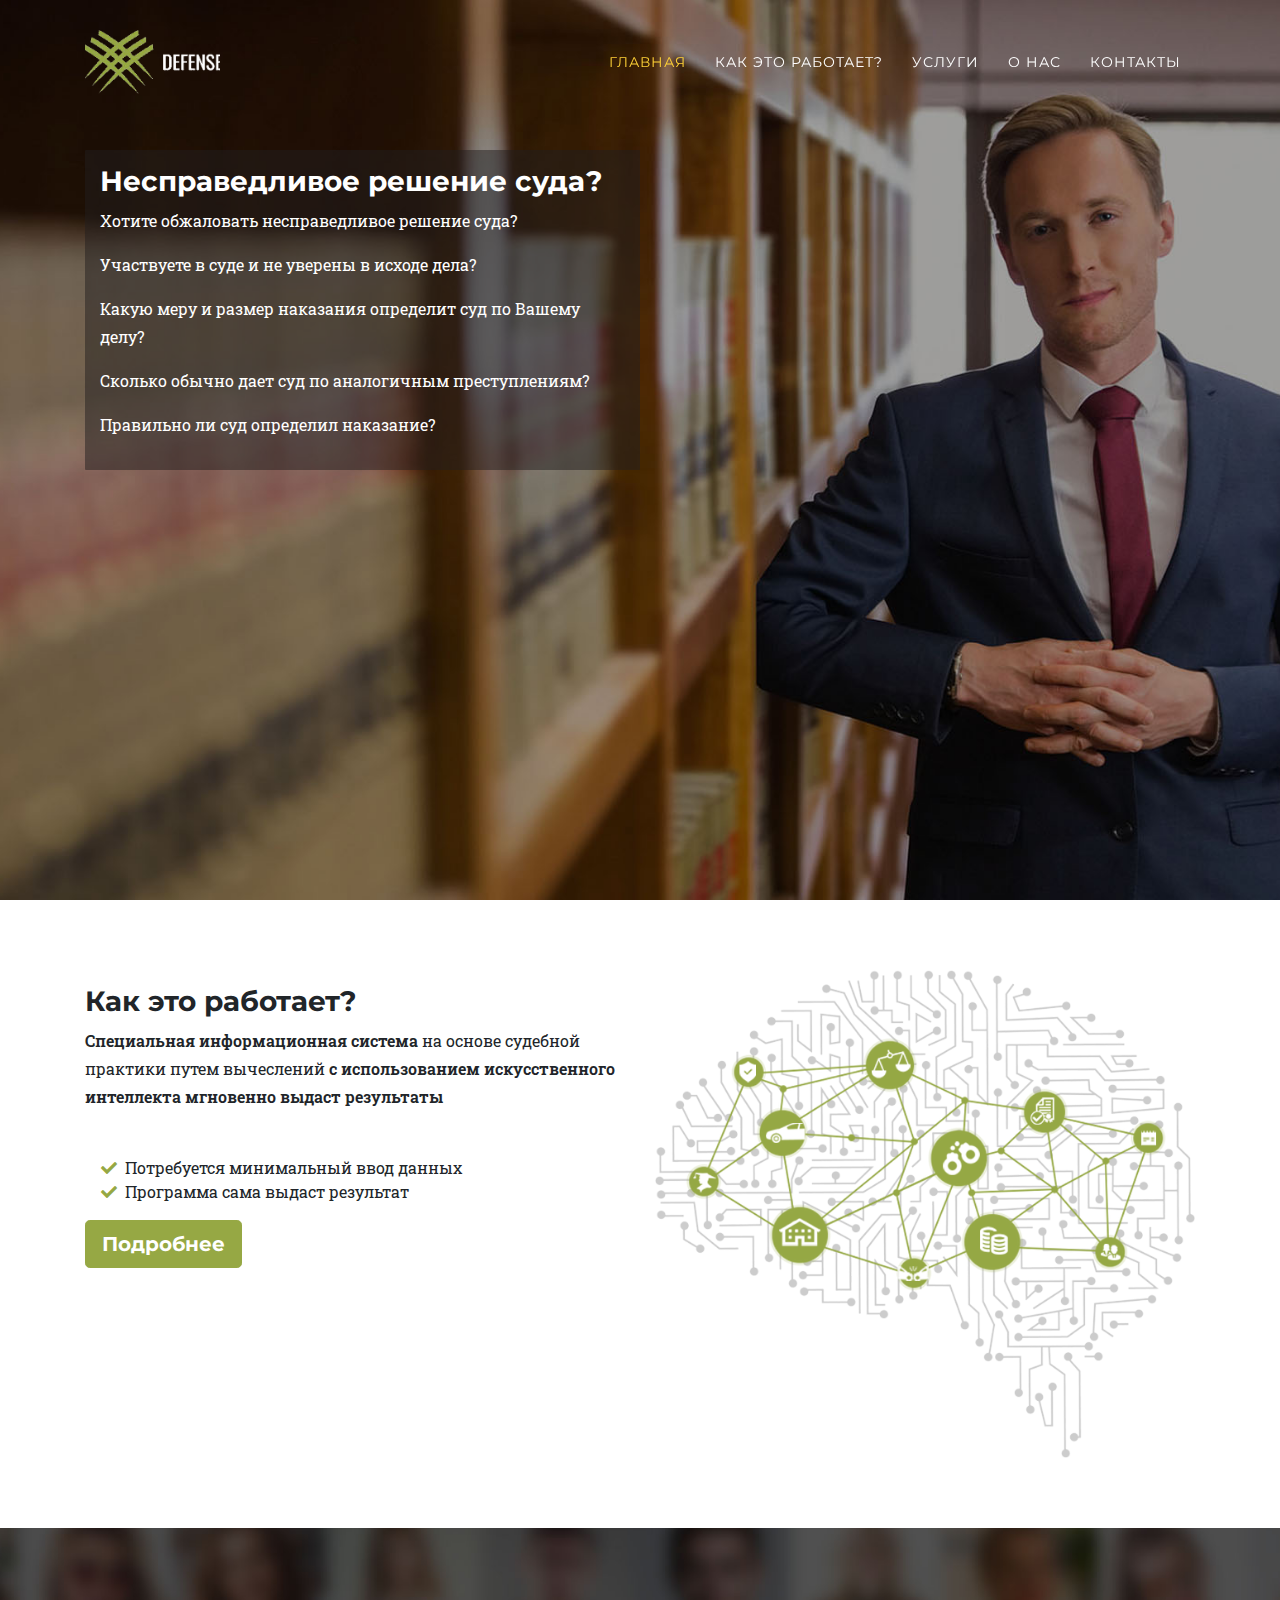
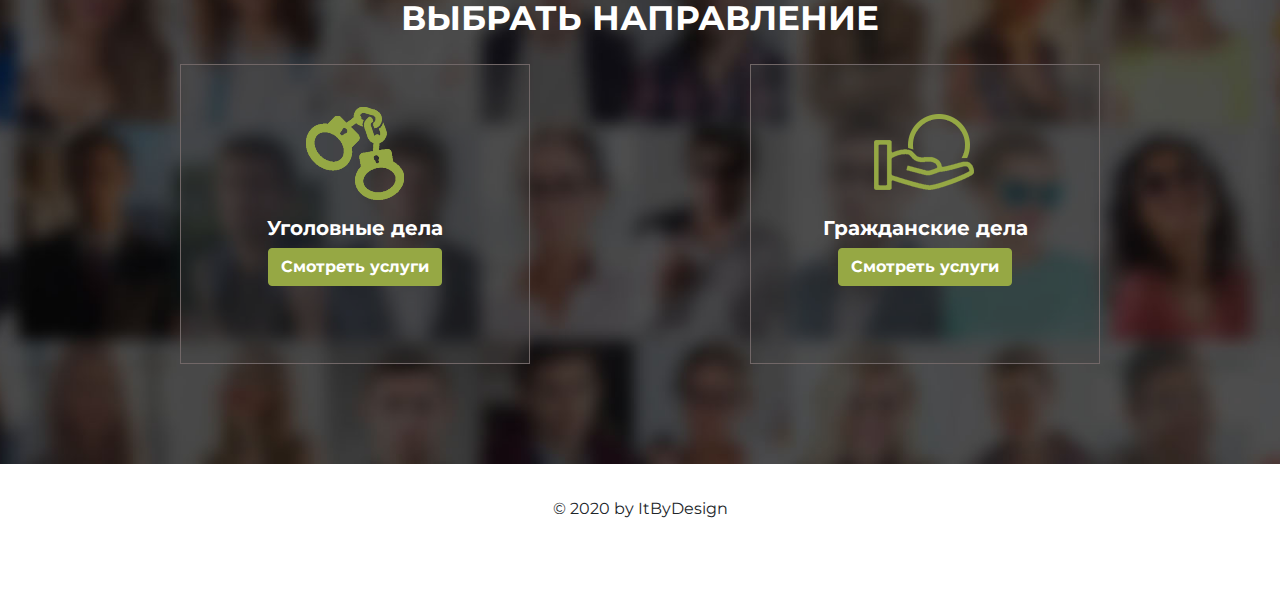
==== commit 3dda9e09: "change contacts" ====
--- a/index.html
+++ b/index.html
@@ -3,314 +3,311 @@
 
 <head>
 
-    <meta charset="utf-8">
-    <meta name="viewport" content="width=device-width, initial-scale=1, shrink-to-fit=no">
-    <meta name="description" content="">
-    <meta name="author" content="">
-
-    <title>Главная | Defense</title>
-
-    <!-- Bootstrap core CSS -->
-    <link href="vendor/bootstrap/css/bootstrap.min.css" rel="stylesheet">
-
-    <!-- Custom fonts for this template -->
-    <link href="vendor/fontawesome-free/css/all.min.css" rel="stylesheet" type="text/css">
-    <link href="https://fonts.googleapis.com/css?family=Montserrat:400,700" rel="stylesheet" type="text/css">
-    <link href='https://fonts.googleapis.com/css?family=Kaushan+Script' rel='stylesheet' type='text/css'>
-    <link href='https://fonts.googleapis.com/css?family=Droid+Serif:400,700,400italic,700italic' rel='stylesheet'
-          type='text/css'>
-    <link href='https://fonts.googleapis.com/css?family=Roboto+Slab:400,100,300,700' rel='stylesheet' type='text/css'>
-
-    <!-- Custom styles for this template -->
-    <link href="css/agency.min.css" rel="stylesheet">
-    <link href="css/index.css" rel="stylesheet">
-
-
-    <script type="text/javascript" src="https://vk.com/js/api/share.js?95" charset="windows-1251"></script>
+	<meta charset="utf-8">
+	<meta name="viewport" content="width=device-width, initial-scale=1, shrink-to-fit=no">
+	<meta name="description" content="">
+	<meta name="author" content="">
+
+	<title>Главная | Defense</title>
+
+	<!-- Bootstrap core CSS -->
+	<link href="vendor/bootstrap/css/bootstrap.min.css" rel="stylesheet">
+
+	<!-- Custom fonts for this template -->
+	<link href="vendor/fontawesome-free/css/all.min.css" rel="stylesheet" type="text/css">
+	<link href="https://fonts.googleapis.com/css?family=Montserrat:400,700" rel="stylesheet" type="text/css">
+	<link href='https://fonts.googleapis.com/css?family=Kaushan+Script' rel='stylesheet' type='text/css'>
+	<link href='https://fonts.googleapis.com/css?family=Droid+Serif:400,700,400italic,700italic' rel='stylesheet'
+		type='text/css'>
+	<link href='https://fonts.googleapis.com/css?family=Roboto+Slab:400,100,300,700' rel='stylesheet' type='text/css'>
+
+	<!-- Custom styles for this template -->
+	<link href="css/agency.min.css" rel="stylesheet">
+	<link href="css/index.css" rel="stylesheet">
+
+
+	<script type="text/javascript" src="https://vk.com/js/api/share.js?95" charset="windows-1251"></script>
 
 
 </head>
 
 <body id="page-top">
 
-<!-- Navigation -->
-<nav class="navbar navbar-expand-lg navbar-dark fixed-top" id="mainNav">
-    <div class="container">
-        <a class="navbar-brand js-scroll-trigger" href="#page-top">
-            <img src="img/logo.png" alt="logo" style="width: 135px;">
-        </a>
-        <button class="navbar-toggler navbar-toggler-right" type="button" data-toggle="collapse"
-                data-target="#navbarResponsive" aria-controls="navbarResponsive" aria-expanded="false"
-                aria-label="Toggle navigation">
-            Меню
-            <i class="fas fa-bars"></i>
-        </button>
-        <div class="collapse navbar-collapse" id="navbarResponsive">
-            <ul class="navbar-nav text-uppercase ml-auto">
-                <li class="nav-item">
-                    <a class="nav-link js-scroll-trigger" href="#main">Главная</a>
-                </li>
-                <li class="nav-item">
-                    <a class="nav-link js-scroll-trigger" href="#services">Как это работает?</a>
-                </li>
-                <li class="nav-item">
-                    <a class="nav-link js-scroll-trigger" href="#portfolio">Услуги</a>
-                </li>
-
-
-                <li class="nav-item">
-                    <a class="nav-link js-scroll-trigger" href="about-us.html">О нас</a>
-                </li>
-
-                <li class="nav-item">
-                    <a class="nav-link js-scroll-trigger" href="contacts.html">Контакты</a>
-                </li>
-            </ul>
-        </div>
-    </div>
-</nav>
-
-<!-- Header -->
-<header class="masthead" id="main">
-    <div class="container">
-        <div class="intro-text">
-            <div class="form2 col-sm-6">
-                <h3>Несправедливое решение суда?</h3>
-                <p>Хотите обжаловать несправедливое решение суда?</p>
-                <p>Участвуете в суде и не уверены в исходе дела?</p>
-                <p>Какую меру и размер наказания определит суд по Вашему делу?</p>
-                <p>Сколько обычно дает суд по аналогичным преступлениям?</p>
-                <p>Правильно ли суд определил наказание?</p>
-<!--                <button type="button" class="btn btn-xl btn-success">Связаться</button>-->
-            </div>
-
-        </div>
-    </div>
-</header>
-
-<!-- Services -->
-<section class="page-section" id="services">
-    <div class="container">
-        <div class="row">
-            <div class="col-sm-6" style="margin: 15px 0">
-                <h3>Как это работает?</h3>
-                <p><span class="bold">Специальная информационная система</span> на основе судебной практики путем
-                    вычеслений
-                    <span class="bold">с использованием искусственного интеллекта мгновенно выдаст результаты</span>
-                </p>
-
-                <ul class="fa-ul">
-                    <li><span class="fa-li"><i class="fas fa-check" style="color: #96A844"></i></span>Потребуется
-                        минимальный ввод данных
-                    </li>
-                    <li><span class="fa-li"><i class="fas fa-check" style="color: #96A844"></i></span>Программа сама
-                        выдаст результат
-                    </li>
-                </ul>
-                <button type="button" class="btn btn-lg btn-success">Подробнее</button>
-            </div>
-            <div class="col-sm-6">
-                <img src="img/icon1.png" alt="service" style="width: 100%">
-            </div>
-        </div>
-    </div>
-</section>
-
-
-<section class="background_service page-section" id="portfolio">
-    <div class="container">
-        <div class="row">
-            <div class="col-lg-12 text-center">
-                <h2 class="section-heading text-uppercase">Выбрать направление</h2>
-            </div>
-        </div>
-        <div class="row">
-            <div class="col-md-6 col-sm-6 portfolio-item">
-                <a class="portfolio-link" data-toggle="modal" href="#portfolioModal1">
-                    <!--<div class="portfolio-hover">
+	<!-- Navigation -->
+	<nav class="navbar navbar-expand-lg navbar-dark fixed-top" id="mainNav">
+		<div class="container">
+			<a class="navbar-brand js-scroll-trigger" href="#page-top">
+				<img src="img/logo.png" alt="logo" style="width: 135px;">
+			</a>
+			<button class="navbar-toggler navbar-toggler-right" type="button" data-toggle="collapse"
+				data-target="#navbarResponsive" aria-controls="navbarResponsive" aria-expanded="false"
+				aria-label="Toggle navigation">
+				Меню
+				<i class="fas fa-bars"></i>
+			</button>
+			<div class="collapse navbar-collapse" id="navbarResponsive">
+				<ul class="navbar-nav text-uppercase ml-auto">
+					<li class="nav-item">
+						<a class="nav-link js-scroll-trigger" href="#main">Главная</a>
+					</li>
+					<li class="nav-item">
+						<a class="nav-link js-scroll-trigger" href="#services">Как это работает?</a>
+					</li>
+					<li class="nav-item">
+						<a class="nav-link js-scroll-trigger" href="#portfolio">Услуги</a>
+					</li>
+
+
+					<li class="nav-item">
+						<a class="nav-link js-scroll-trigger" href="about-us.html">О нас</a>
+					</li>
+
+					<li class="nav-item">
+						<a class="nav-link js-scroll-trigger" href="contacts.html">Контакты</a>
+					</li>
+				</ul>
+			</div>
+		</div>
+	</nav>
+
+	<!-- Header -->
+	<header class="masthead" id="main">
+		<div class="container">
+			<div class="intro-text">
+				<div class="form2 col-sm-6">
+					<h3>Несправедливое решение суда?</h3>
+					<p>Хотите обжаловать несправедливое решение суда?</p>
+					<p>Участвуете в суде и не уверены в исходе дела?</p>
+					<p>Какую меру и размер наказания определит суд по Вашему делу?</p>
+					<p>Сколько обычно дает суд по аналогичным преступлениям?</p>
+					<p>Правильно ли суд определил наказание?</p>
+					<!--                <button type="button" class="btn btn-xl btn-success">Связаться</button>-->
+				</div>
+
+			</div>
+		</div>
+	</header>
+
+	<!-- Services -->
+	<section class="page-section" id="services">
+		<div class="container">
+			<div class="row">
+				<div class="col-sm-6" style="margin: 15px 0">
+					<h3>Как это работает?</h3>
+					<p><span class="bold">Специальная информационная система</span> на основе судебной практики путем
+						вычеслений
+						<span class="bold">с использованием искусственного интеллекта мгновенно выдаст результаты</span>
+					</p>
+
+					<ul class="fa-ul">
+						<li><span class="fa-li"><i class="fas fa-check" style="color: #96A844"></i></span>Потребуется
+							минимальный ввод данных
+						</li>
+						<li><span class="fa-li"><i class="fas fa-check" style="color: #96A844"></i></span>Программа сама
+							выдаст результат
+						</li>
+					</ul>
+					<button type="button" class="btn btn-lg btn-success">Подробнее</button>
+				</div>
+				<div class="col-sm-6">
+					<img src="img/icon1.png" alt="service" style="width: 100%">
+				</div>
+			</div>
+		</div>
+	</section>
+
+
+	<section class="background_service page-section" id="portfolio">
+		<div class="container">
+			<div class="row">
+				<div class="col-lg-12 text-center">
+					<h2 class="section-heading text-uppercase">Выбрать направление</h2>
+				</div>
+			</div>
+			<div class="row">
+				<div class="col-md-6 col-sm-6 portfolio-item">
+					<a class="portfolio-link" data-toggle="modal" href="#portfolioModal1">
+						<!--<div class="portfolio-hover">
                         <div class="portfolio-hover-content">
                             <i class="fas fa-plus fa-3x"></i>
                         </div>
                     </div>-->
 
-                </a>
-                <div class="portfolio-caption">
-                    <img class="img-fluid imgsize" src="img/33.png" alt="">
-                    <h5>Уголовные дела</h5>
-<!--                    <button  type="button" class="btn btn-md btn-success">Смотреть услуги</button>-->
-                    <a onclick=" ym(55812484, 'reachGoal', 'ugolovka-click');" href="http://new.zandylyq.kz/" class="btn btn-md btn-success">Смотреть услуги</a>
-                </div>
-            </div>
-            <div class="col-md-6 col-sm-6 portfolio-item">
-                <a class="portfolio-link" data-toggle="modal" href="#portfolioModal2">
-                    <!--<div class="portfolio-hover">
+					</a>
+					<div class="portfolio-caption">
+						<img class="img-fluid imgsize" src="img/33.png" alt="">
+						<h5>Уголовные дела</h5>
+						<!--                    <button  type="button" class="btn btn-md btn-success">Смотреть услуги</button>-->
+						<a onclick=" ym(55812484, 'reachGoal', 'ugolovka-click');" href="http://new.zandylyq.kz/"
+							class="btn btn-md btn-success">Смотреть услуги</a>
+					</div>
+				</div>
+				<div class="col-md-6 col-sm-6 portfolio-item">
+					<a class="portfolio-link" data-toggle="modal" href="#portfolioModal2">
+						<!--<div class="portfolio-hover">
                         <div class="portfolio-hover-content">
                             <i class="fas fa-plus fa-3x"></i>
                         </div>
                     </div>
                     <img class="img-fluid" src="img/portfolio/02-thumbnail.jpg" alt="">-->
-                </a>
-                <div class="portfolio-caption">
-                    <img class="img-fluid imgsize" src="img/44.png" alt="icon">
-                    <h5>Гражданские дела</h5>
-                    <a onclick=" ym(55812484, 'reachGoal', 'grazhdanka-click');" href="http://civil.zandylyq.kz/" class="btn btn-md btn-success">Смотреть услуги</a>
-                </div>
-            </div>
-        </div>
-    </div>
-</section>
-
-
-
-
-
-<footer class="footer">
-    <div class="container">
-        <div class="row align-items-center">
-            <!--<div class="col-md-12 text-left">
-                <span class="follow">Подпишитесь и узнавайте новости самыми первыми</span><br>
-            </div>
-            <br>
-            <div class="col-md-auto text-left">
-                <div class="input-container">
-                    <i class="fa fa-envelope icon"></i>
-                    <input class="input-field" type="text" placeholder="Email" name="email">  <button style="margin: 0 10px" type="button" class="btn btn-lg btn-md btn-success">Подписаться</button>
-                </div>
-            </div>
-            <br>-->
-            <div class="col-md-12 text-center">
-                <span style="font-size: 100%" class="copyright">&copy; 2019 by ItByDesign</span>
-            </div>
-            <div class="col-sm-12 text-center" >
-                <div style="display: inline-flex">
-                    <iframe src="https://www.facebook.com/plugins/share_button.php?href=https%3A%2F%2Fwww.zandylyq.kz%2F&layout=button&size=small&width=95&height=20&appId"
-                            width="100" height="30" style="border:none;overflow:hidden" scrolling="no"
-                            frameborder="0" allowTransparency="true" allow="encrypted-media"></iframe>
-
-                    <script type="text/javascript">
-                        document.write(VK.Share.button({
-                            url: "http://zandylyq.kz",
-                            image: 'http://zandylyq.kz/img/logo.jpg'
-                        }, {
-                            type: "round_nocount",
-                            text: "Поделиться"
-                        }));
-                    </script>
-                </div>
-            </div>
-        </div>
-    </div>
-</footer>
-
-<!-- Portfolio Modals -->
-
-<!-- Modal 1 -->
-<div class="portfolio-modal modal fade" id="portfolioModal1" tabindex="-1" role="dialog" aria-hidden="true">
-    <div class="modal-dialog">
-        <div class="modal-content">
-            <div class="close-modal" data-dismiss="modal">
-                <div class="lr">
-                    <div class="rl"></div>
-                </div>
-            </div>
-            <div class="container">
-                <div class="row">
-                    <div class="col-lg-8 mx-auto">
-                        <div class="modal-body">
-                            <!-- Project Details Go Here -->
-                            <h2 class="text-uppercase">Project Name</h2>
-                            <p class="item-intro text-muted">Lorem ipsum dolor sit amet consectetur.</p>
-                            <img class="img-fluid d-block mx-auto" src="img/portfolio/01-full.jpg" alt="">
-                            <p>Use this area to describe your project. Lorem ipsum dolor sit amet, consectetur
-                                adipisicing elit. Est blanditiis dolorem culpa incidunt minus dignissimos deserunt
-                                repellat aperiam quasi sunt officia expedita beatae cupiditate, maiores repudiandae,
-                                nostrum, reiciendis facere nemo!</p>
-                            <ul class="list-inline">
-                                <li>Date: January 2017</li>
-                                <li>Client: Threads</li>
-                                <li>Category: Illustration</li>
-                            </ul>
-                            <button class="btn btn-primary" data-dismiss="modal" type="button">
-                                <i class="fas fa-times"></i>
-                                Close Project
-                            </button>
-                        </div>
-                    </div>
-                </div>
-            </div>
-        </div>
-    </div>
-</div>
-
-<!-- Modal 2 -->
-<div class="portfolio-modal modal fade" id="portfolioModal2" tabindex="-1" role="dialog" aria-hidden="true">
-    <div class="modal-dialog">
-        <div class="modal-content">
-            <div class="close-modal" data-dismiss="modal">
-                <div class="lr">
-                    <div class="rl"></div>
-                </div>
-            </div>
-            <div class="container">
-                <div class="row">
-                    <div class="col-lg-8 mx-auto">
-                        <div class="modal-body">
-                            <!-- Project Details Go Here -->
-                            <h2 class="text-uppercase">Project Name</h2>
-                            <p class="item-intro text-muted">Lorem ipsum dolor sit amet consectetur.</p>
-                            <img class="img-fluid d-block mx-auto" src="img/portfolio/02-full.jpg" alt="">
-                            <p>Use this area to describe your project. Lorem ipsum dolor sit amet, consectetur
-                                adipisicing elit. Est blanditiis dolorem culpa incidunt minus dignissimos deserunt
-                                repellat aperiam quasi sunt officia expedita beatae cupiditate, maiores repudiandae,
-                                nostrum, reiciendis facere nemo!</p>
-                            <ul class="list-inline">
-                                <li>Date: January 2017</li>
-                                <li>Client: Explore</li>
-                                <li>Category: Graphic Design</li>
-                            </ul>
-                            <button class="btn btn-primary" data-dismiss="modal" type="button">
-                                <i class="fas fa-times"></i>
-                                Close Project
-                            </button>
-                        </div>
-                    </div>
-                </div>
-            </div>
-        </div>
-    </div>
-</div>
-
-<!--<script src="//code.jivosite.com/widget.js" jv-id="mxKjBrcPSC" async></script>-->
-<!-- Bootstrap core JavaScript -->
-<script src="vendor/jquery/jquery.min.js"></script>
-<script src="vendor/bootstrap/js/bootstrap.bundle.min.js"></script>
-
-<!-- Plugin JavaScript -->
-<script src="vendor/jquery-easing/jquery.easing.min.js"></script>
-
-<!-- Contact form JavaScript -->
-<script src="js/jqBootstrapValidation.js"></script>
-<script src="js/contact_me.js"></script>
-
-<!-- Custom scripts for this template -->
-<script src="js/agency.min.js"></script>
-
-<!-- Yandex.Metrika counter -->
-<script type="text/javascript" >
-    (function(m,e,t,r,i,k,a){m[i]=m[i]||function(){(m[i].a=m[i].a||[]).push(arguments)};
-        m[i].l=1*new Date();k=e.createElement(t),a=e.getElementsByTagName(t)[0],k.async=1,k.src=r,a.parentNode.insertBefore(k,a)})
-    (window, document, "script", "https://mc.yandex.ru/metrika/tag.js", "ym");
-
-    ym(55812484, "init", {
-        clickmap:true,
-        trackLinks:true,
-        accurateTrackBounce:true,
-        webvisor: true
-    });
-</script>
-<noscript><div><img src="https://mc.yandex.ru/watch/55812484" style="position:absolute; left:-9999px;" alt="" /></div></noscript>
-<!-- /Yandex.Metrika counter -->
+					</a>
+					<div class="portfolio-caption">
+						<img class="img-fluid imgsize" src="img/44.png" alt="icon">
+						<h5>Гражданские дела</h5>
+						<a onclick=" ym(55812484, 'reachGoal', 'grazhdanka-click');" href="http://civil.zandylyq.kz/"
+							class="btn btn-md btn-success">Смотреть услуги</a>
+					</div>
+				</div>
+			</div>
+		</div>
+	</section>
+
+
+
+
+
+	<footer class="footer">
+		<div class="container">
+			<div class="row align-items-center">
+				<div class="col-md-12 text-center">
+					<span style="font-size: 100%" class="copyright">&copy; 2020 by ItByDesign</span>
+				</div>
+				<div class="col-sm-12 text-center">
+					<div style="display: inline-flex">
+						<iframe
+							src="https://www.facebook.com/plugins/share_button.php?href=https%3A%2F%2Fwww.zandylyq.kz%2F&layout=button&size=small&width=95&height=20&appId"
+							width="100" height="30" style="border:none;overflow:hidden" scrolling="no" frameborder="0"
+							allowTransparency="true" allow="encrypted-media"></iframe>
+
+						<script type="text/javascript">
+							document.write(VK.Share.button({
+								url: "https://zandylyq.kz",
+								image: 'https://zandylyq.kz/img/1.jpg'
+
+							}, {
+								type: "round_nocount",
+								text: "Поделиться"
+							}));
+						</script>
+					</div>
+				</div>
+			</div>
+		</div>
+	</footer>
+
+	<!-- Portfolio Modals -->
+
+	<!-- Modal 1 -->
+	<div class="portfolio-modal modal fade" id="portfolioModal1" tabindex="-1" role="dialog" aria-hidden="true">
+		<div class="modal-dialog">
+			<div class="modal-content">
+				<div class="close-modal" data-dismiss="modal">
+					<div class="lr">
+						<div class="rl"></div>
+					</div>
+				</div>
+				<div class="container">
+					<div class="row">
+						<div class="col-lg-8 mx-auto">
+							<div class="modal-body">
+								<!-- Project Details Go Here -->
+								<h2 class="text-uppercase">Project Name</h2>
+								<p class="item-intro text-muted">Lorem ipsum dolor sit amet consectetur.</p>
+								<img class="img-fluid d-block mx-auto" src="img/portfolio/01-full.jpg" alt="">
+								<p>Use this area to describe your project. Lorem ipsum dolor sit amet, consectetur
+									adipisicing elit. Est blanditiis dolorem culpa incidunt minus dignissimos deserunt
+									repellat aperiam quasi sunt officia expedita beatae cupiditate, maiores repudiandae,
+									nostrum, reiciendis facere nemo!</p>
+								<ul class="list-inline">
+									<li>Date: January 2017</li>
+									<li>Client: Threads</li>
+									<li>Category: Illustration</li>
+								</ul>
+								<button class="btn btn-primary" data-dismiss="modal" type="button">
+									<i class="fas fa-times"></i>
+									Close Project
+								</button>
+							</div>
+						</div>
+					</div>
+				</div>
+			</div>
+		</div>
+	</div>
+
+	<!-- Modal 2 -->
+	<div class="portfolio-modal modal fade" id="portfolioModal2" tabindex="-1" role="dialog" aria-hidden="true">
+		<div class="modal-dialog">
+			<div class="modal-content">
+				<div class="close-modal" data-dismiss="modal">
+					<div class="lr">
+						<div class="rl"></div>
+					</div>
+				</div>
+				<div class="container">
+					<div class="row">
+						<div class="col-lg-8 mx-auto">
+							<div class="modal-body">
+								<!-- Project Details Go Here -->
+								<h2 class="text-uppercase">Project Name</h2>
+								<p class="item-intro text-muted">Lorem ipsum dolor sit amet consectetur.</p>
+								<img class="img-fluid d-block mx-auto" src="img/portfolio/02-full.jpg" alt="">
+								<p>Use this area to describe your project. Lorem ipsum dolor sit amet, consectetur
+									adipisicing elit. Est blanditiis dolorem culpa incidunt minus dignissimos deserunt
+									repellat aperiam quasi sunt officia expedita beatae cupiditate, maiores repudiandae,
+									nostrum, reiciendis facere nemo!</p>
+								<ul class="list-inline">
+									<li>Date: January 2017</li>
+									<li>Client: Explore</li>
+									<li>Category: Graphic Design</li>
+								</ul>
+								<button class="btn btn-primary" data-dismiss="modal" type="button">
+									<i class="fas fa-times"></i>
+									Close Project
+								</button>
+							</div>
+						</div>
+					</div>
+				</div>
+			</div>
+		</div>
+	</div>
+
+	<!--<script src="//code.jivosite.com/widget.js" jv-id="mxKjBrcPSC" async></script>-->
+	<!-- Bootstrap core JavaScript -->
+	<script src="vendor/jquery/jquery.min.js"></script>
+	<script src="vendor/bootstrap/js/bootstrap.bundle.min.js"></script>
+
+	<!-- Plugin JavaScript -->
+	<script src="vendor/jquery-easing/jquery.easing.min.js"></script>
+
+	<!-- Contact form JavaScript -->
+	<script src="js/jqBootstrapValidation.js"></script>
+	<script src="js/contact_me.js"></script>
+
+	<!-- Custom scripts for this template -->
+	<script src="js/agency.min.js"></script>
+
+	<!-- Yandex.Metrika counter -->
+	<script type="text/javascript">
+		(function (m, e, t, r, i, k, a) {
+			m[i] = m[i] || function () { (m[i].a = m[i].a || []).push(arguments) };
+			m[i].l = 1 * new Date(); k = e.createElement(t), a = e.getElementsByTagName(t)[0], k.async = 1, k.src = r, a.parentNode.insertBefore(k, a)
+		})
+			(window, document, "script", "https://mc.yandex.ru/metrika/tag.js", "ym");
+
+		ym(55812484, "init", {
+			clickmap: true,
+			trackLinks: true,
+			accurateTrackBounce: true,
+			webvisor: true
+		});
+	</script>
+	<noscript>
+		<div><img src="https://mc.yandex.ru/watch/55812484" style="position:absolute; left:-9999px;" alt="" /></div>
+	</noscript>
+	<!-- /Yandex.Metrika counter -->
 
 </body>
 
-</html>
+</html>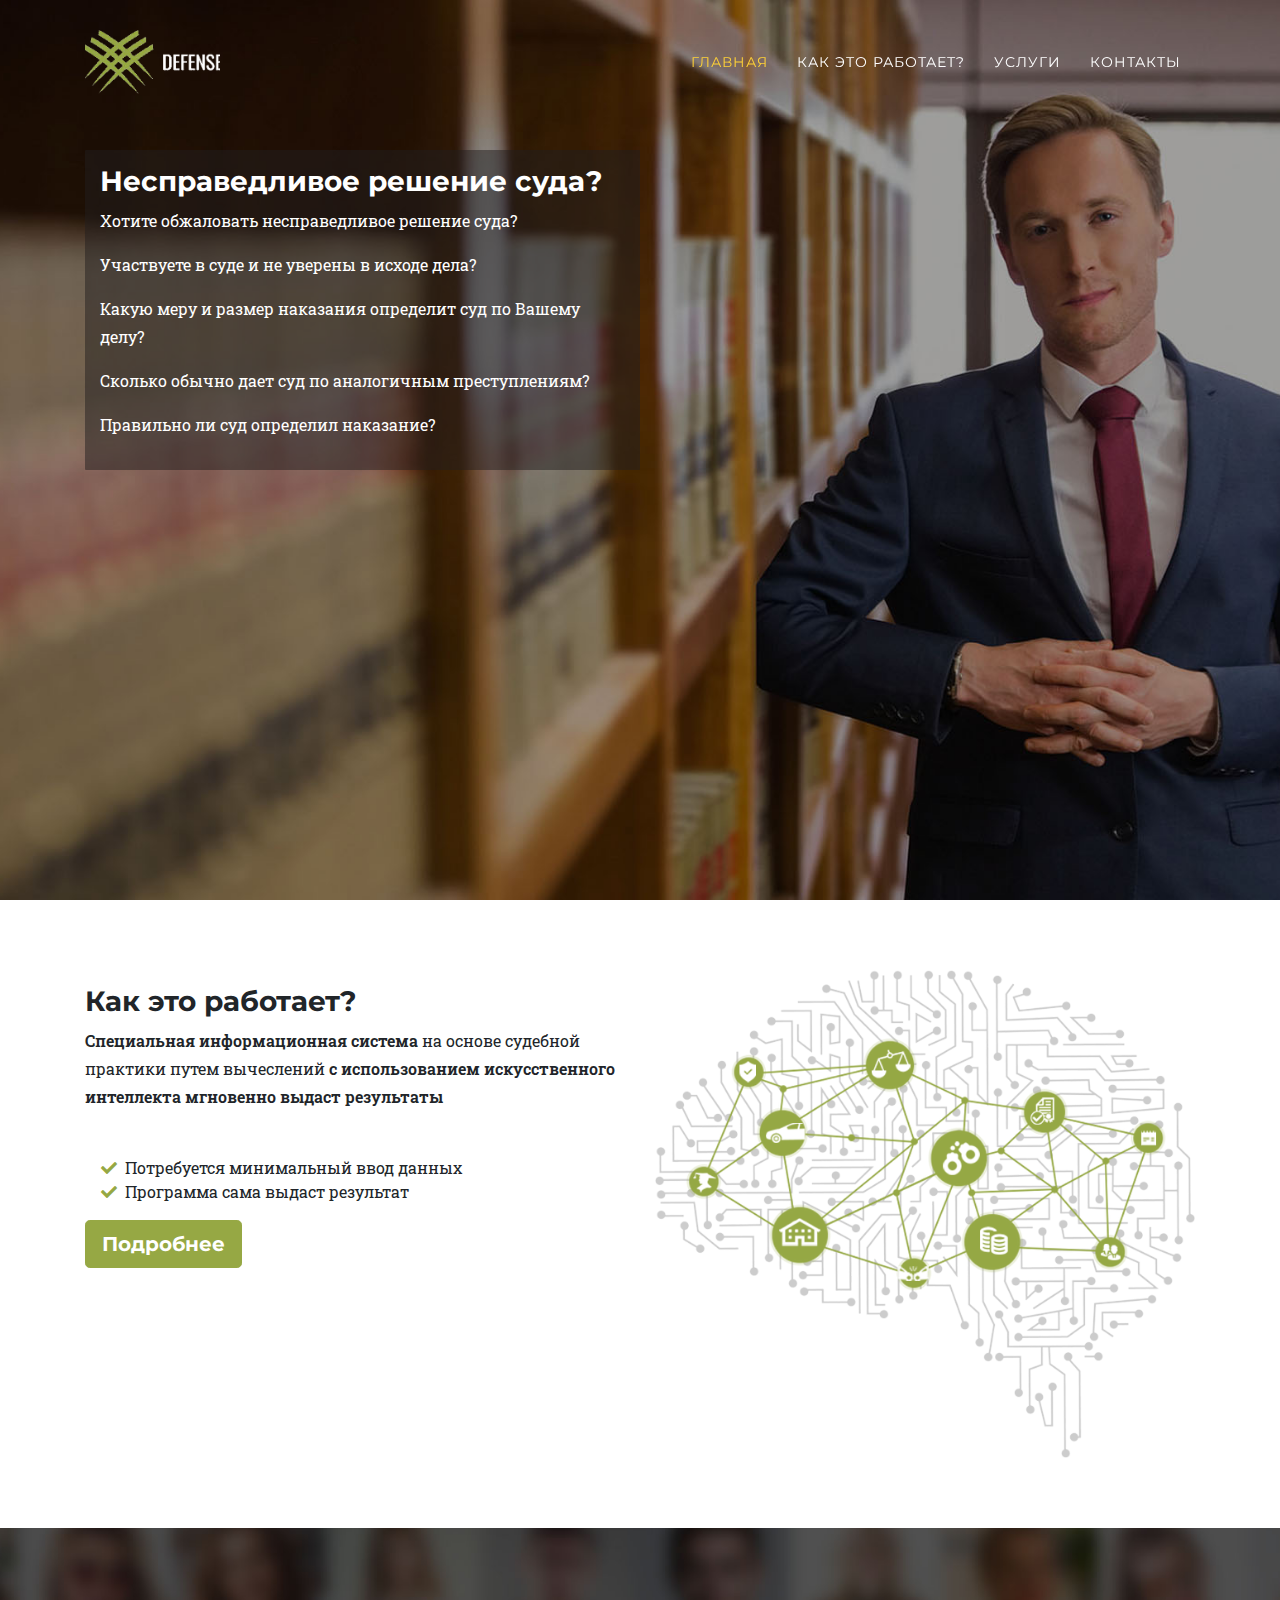
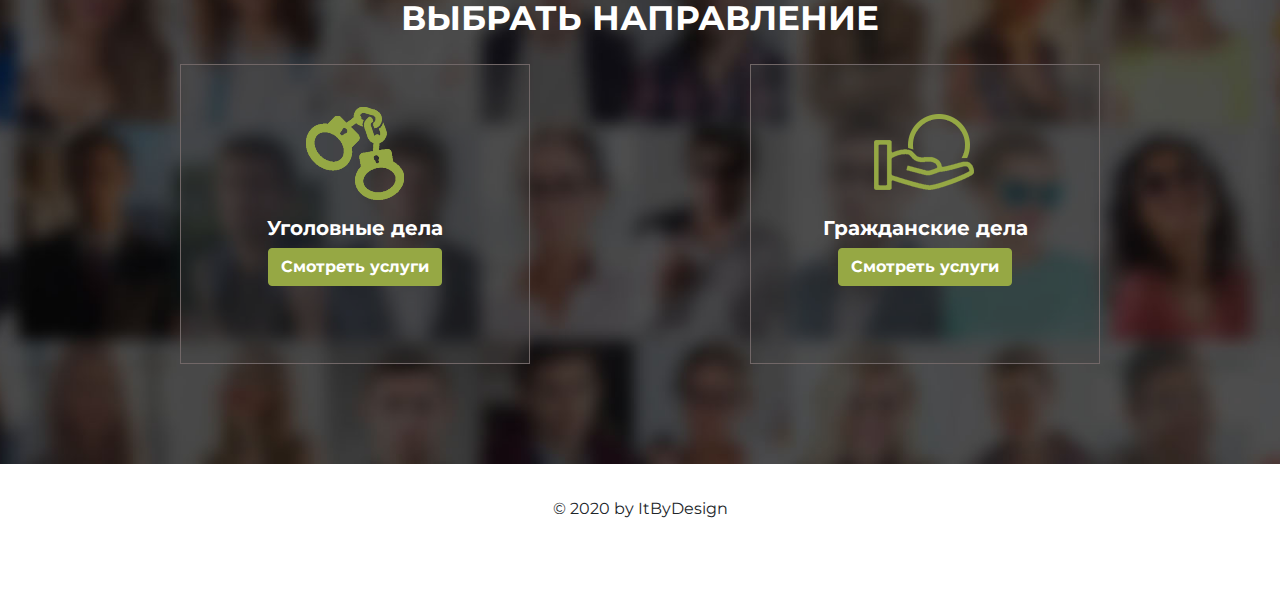
==== commit 3e2eb3dd: "remove about us page" ====
--- a/index.html
+++ b/index.html
@@ -58,9 +58,9 @@
 					</li>
 
 
-					<li class="nav-item">
+					<!-- <li class="nav-item">
 						<a class="nav-link js-scroll-trigger" href="about-us.html">О нас</a>
-					</li>
+					</li> -->
 
 					<li class="nav-item">
 						<a class="nav-link js-scroll-trigger" href="contacts.html">Контакты</a>
